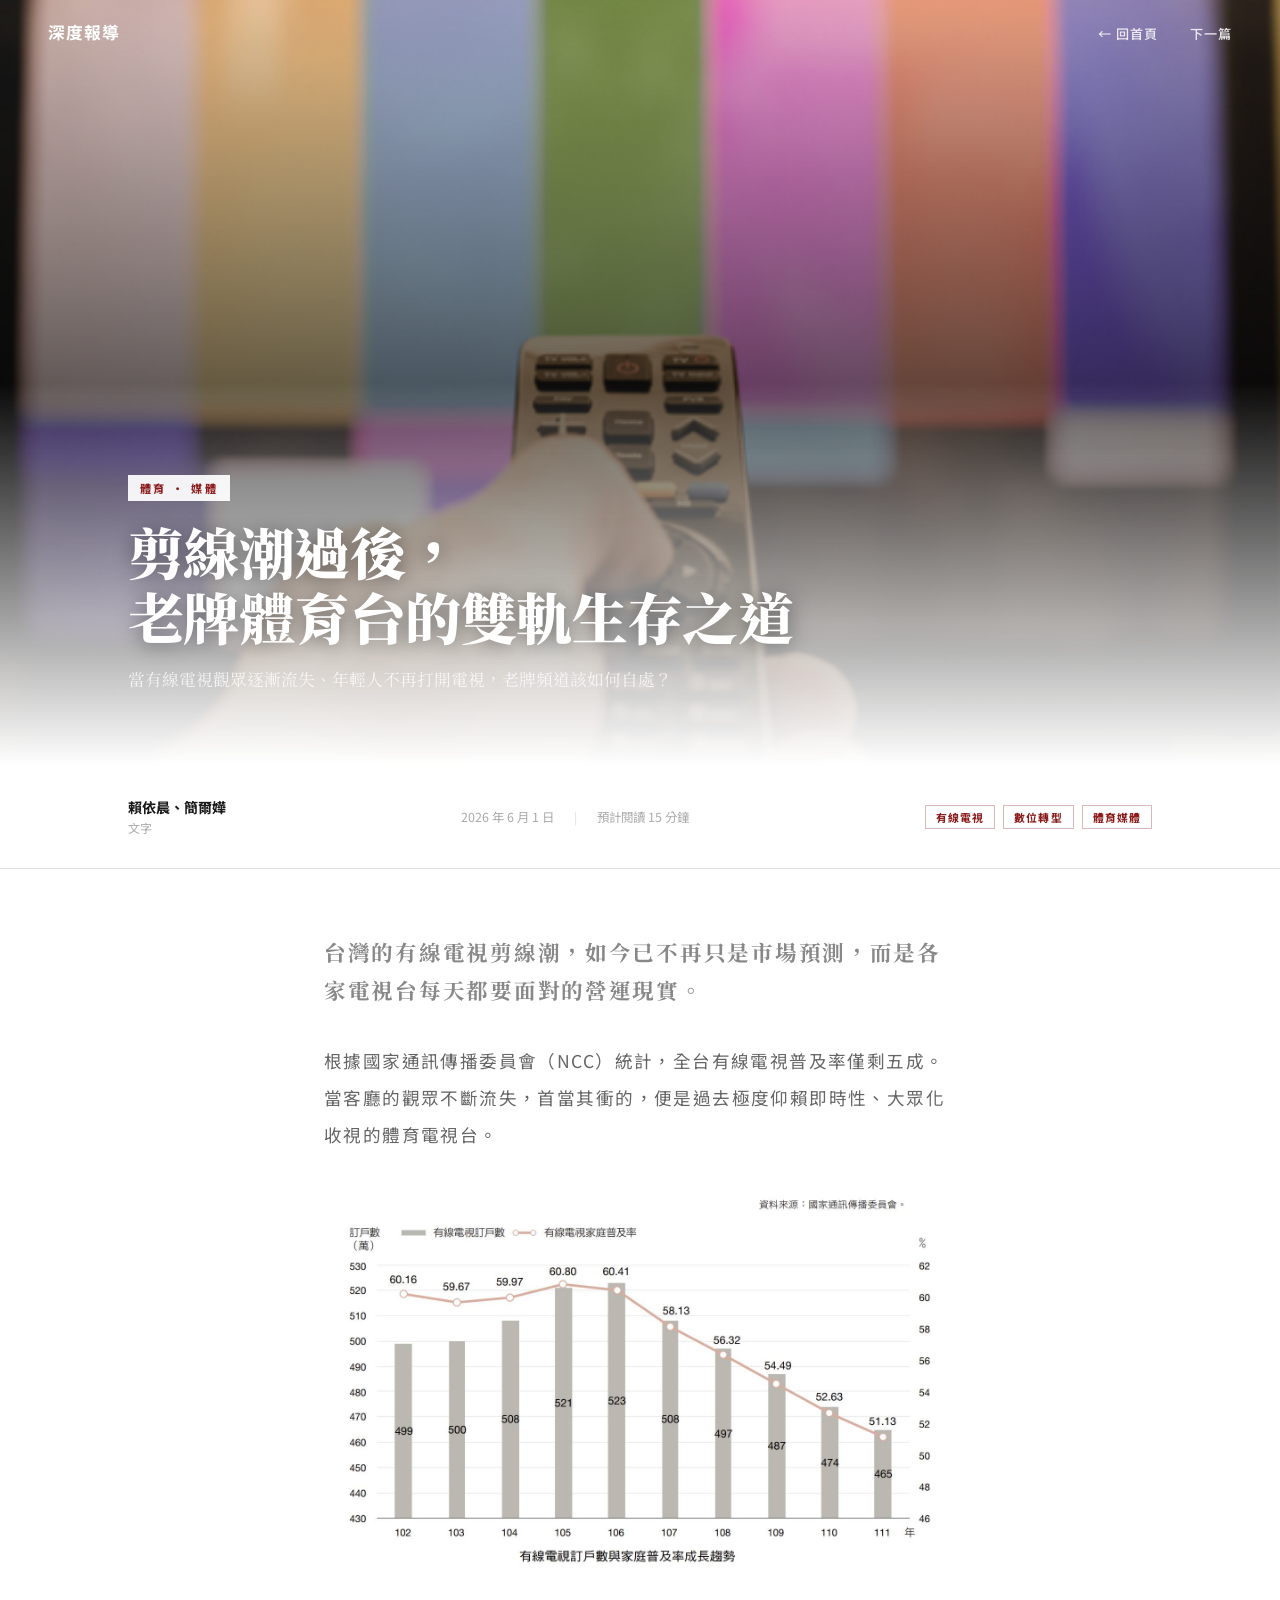
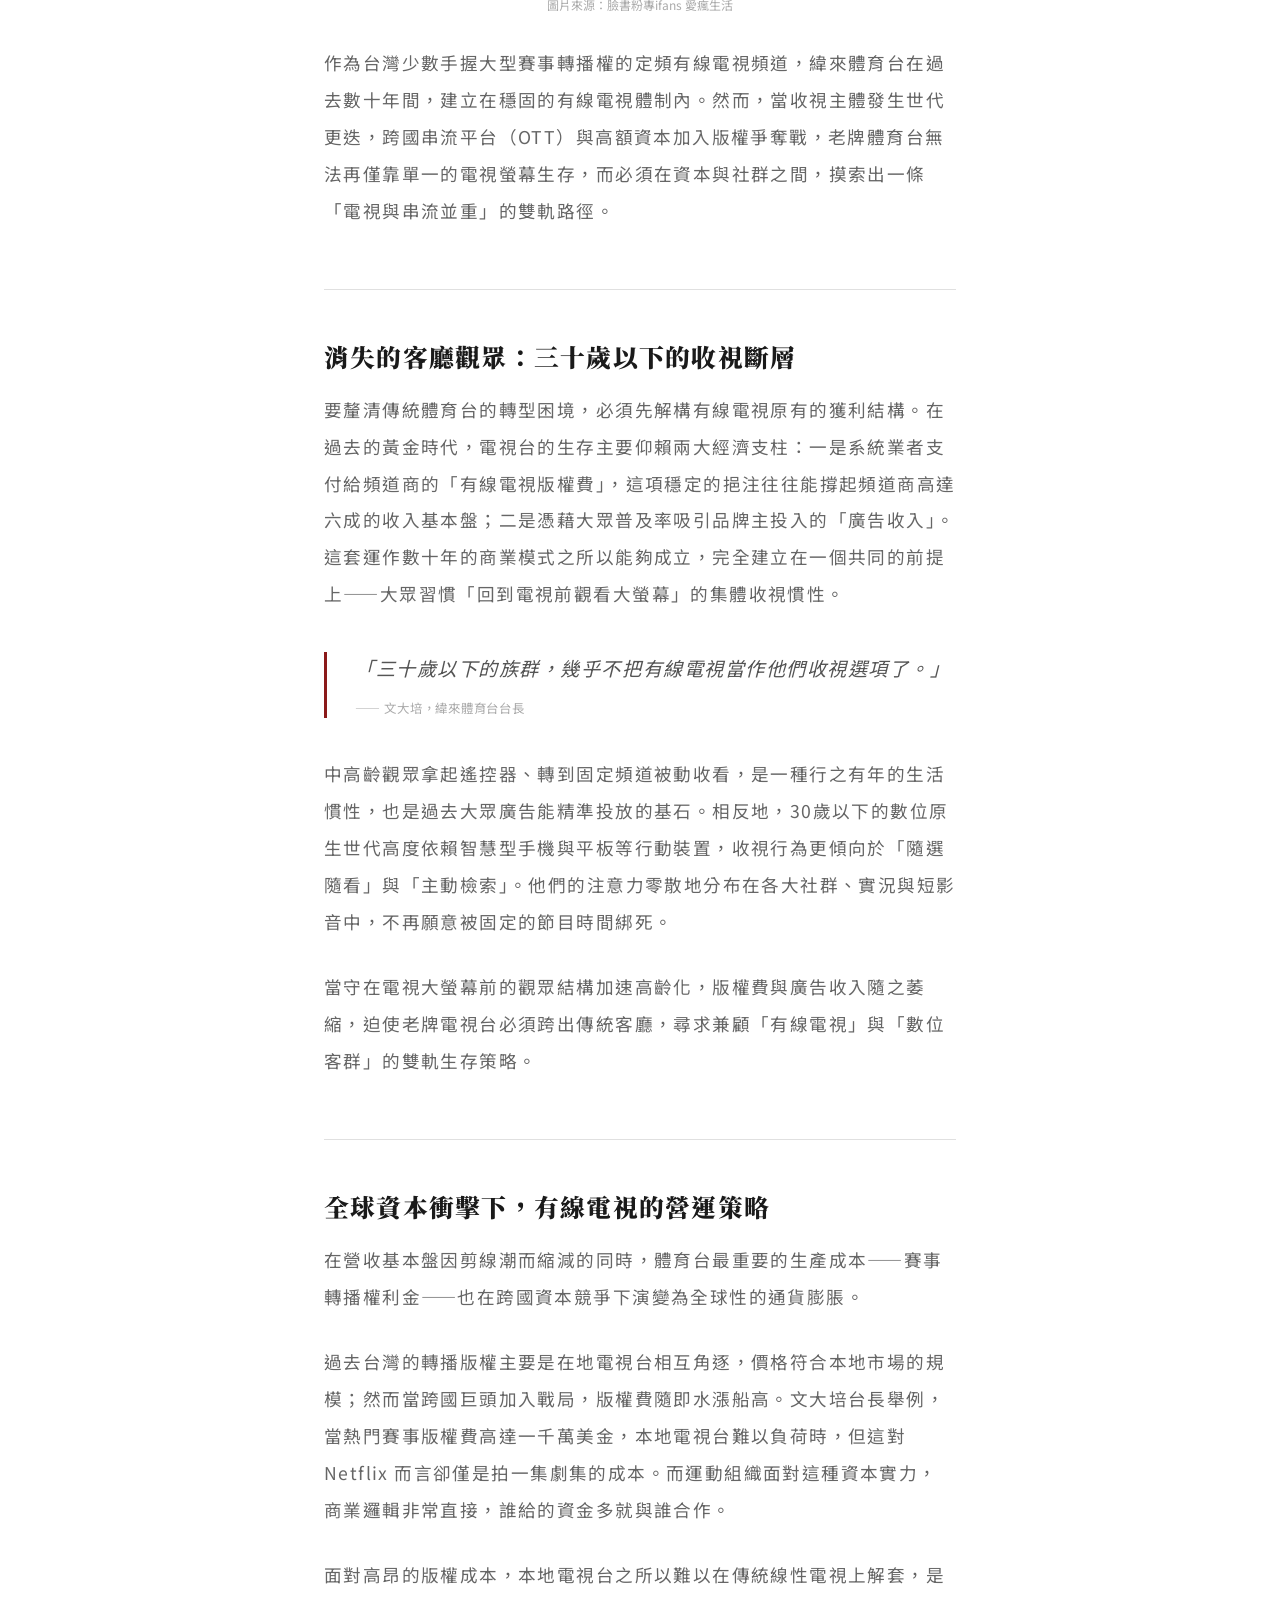
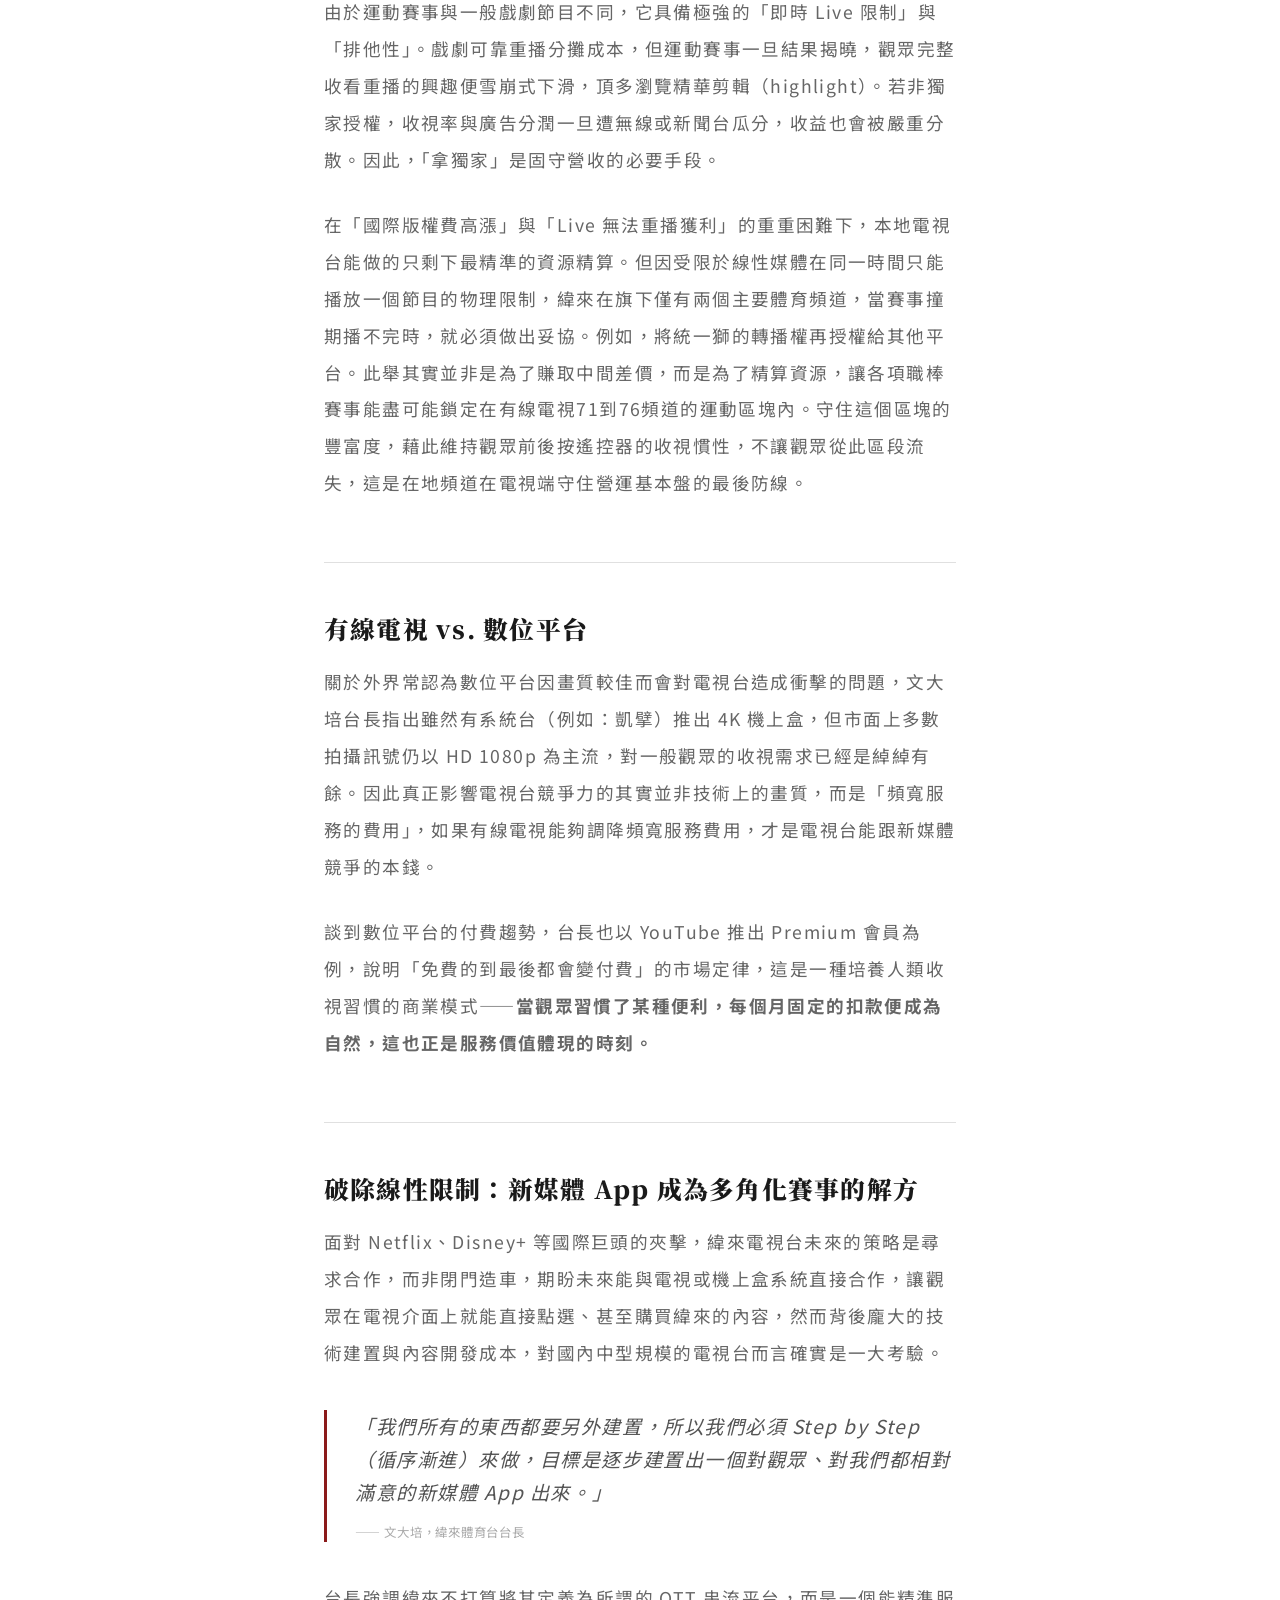
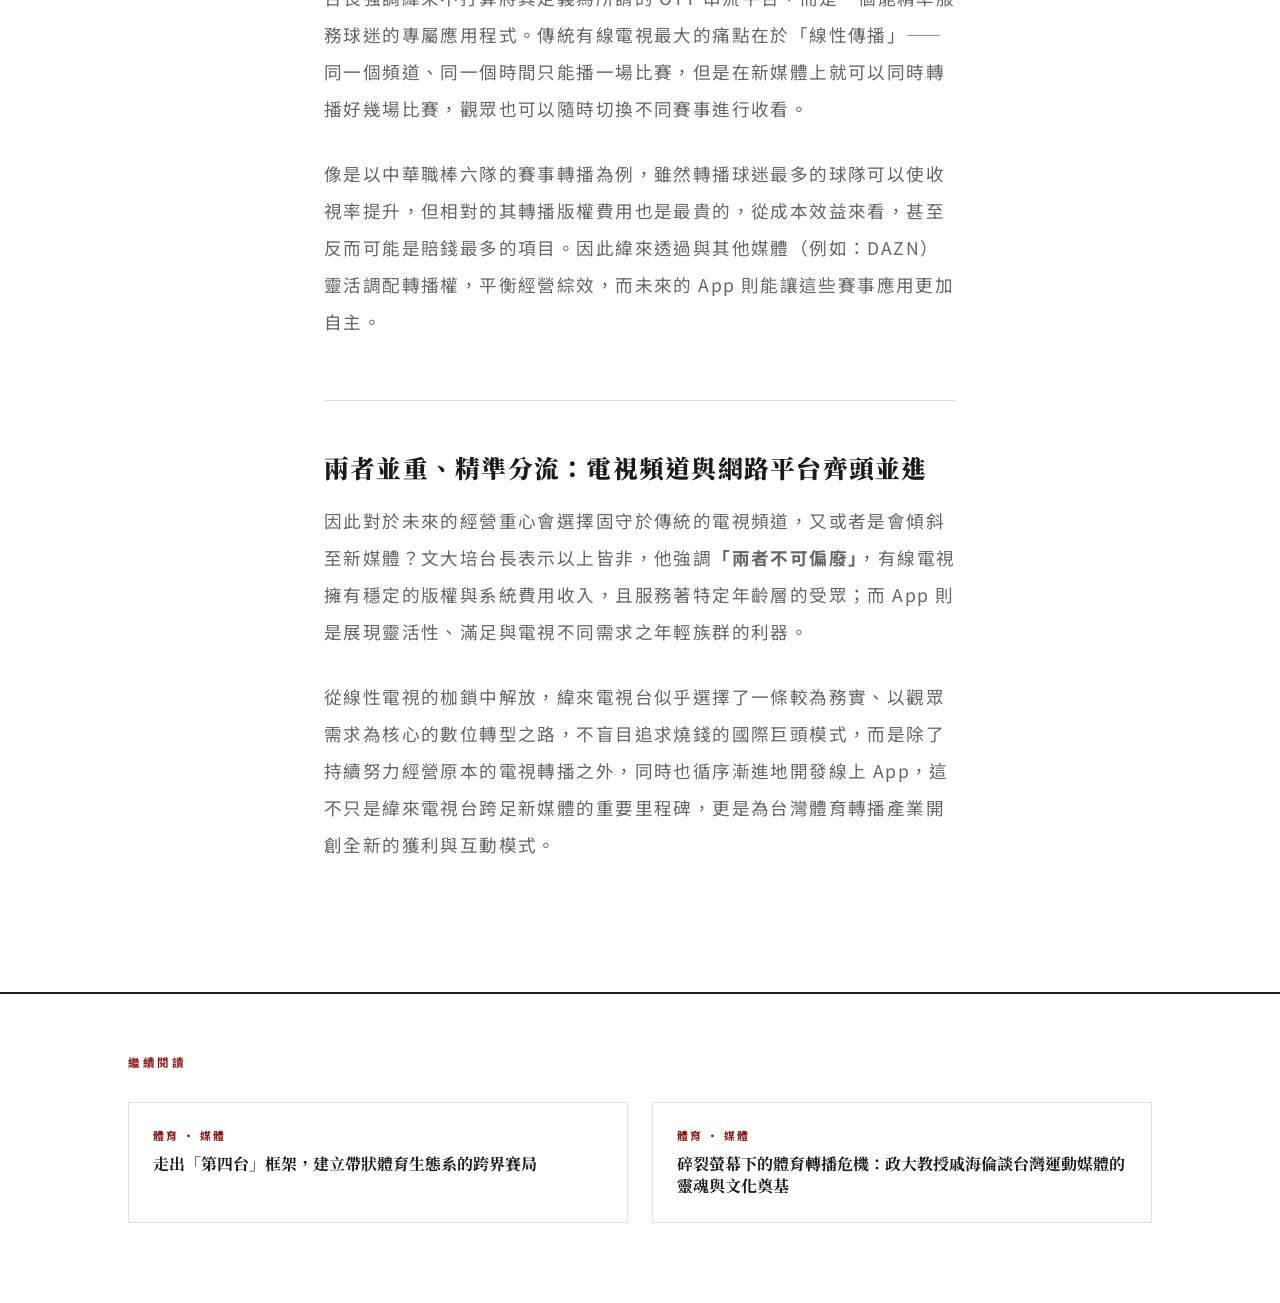
==== article1.html @ 1af89c55 "Rename Chinese-character image files to ASCII and update references Co-Authored-By: Claude Sonnet 4." ====
<!DOCTYPE html>
<html lang="zh-TW">
<head>
  <meta charset="UTF-8">
  <meta name="viewport" content="width=device-width, initial-scale=1.0">
  <title>剪線潮過後，老牌體育台的雙軌生存之道 — 深度報導</title>
  <meta name="description" content="科學家警告，某些氣候臨界點一旦跨越便無法回頭。我們深入三個脆弱社區，記錄他們如何在消失邊緣求生。">
  <link rel="stylesheet" href="css/style.css">
  <link rel="stylesheet" href="css/article.css">
</head>
<body>

  <!-- 閱讀進度條 -->
  <div class="reading-progress" role="progressbar" aria-label="閱讀進度" aria-valuemin="0" aria-valuemax="100"></div>

  <!-- 返回頂部 -->
  <div class="back-nav" aria-hidden="true">
    <button class="back-nav__btn" title="回到頂部">↑</button>
  </div>

  <!-- NAV -->
  <nav class="site-nav" role="navigation">
    <a class="nav-logo" href="index.html">深度報導</a>
    <ul class="nav-links">
      <li><a href="index.html">← 回首頁</a></li>
      <li><a href="article2.html">下一篇</a></li>
    </ul>
  </nav>

  <!-- ╔══════════════════════════════╗
       ║  ARTICLE HERO                ║
       ╚══════════════════════════════╝ -->
  <section class="article-hero" aria-label="文章封面">
    <div class="article-hero__bg" style="
      background-image: url('images/緯來封面.png');
      background-color: #1e3528;
    "></div>
    <div class="article-hero__overlay"></div>
    <div class="article-hero__content">
      <span class="article-hero__category">體育 · 媒體</span>
      <h1 class="article-hero__title">
        剪線潮過後，<br>老牌體育台的雙軌生存之道
      </h1>
      <p class="article-hero__subtitle">
      當有線電視觀眾逐漸流失、年輕人不再打開電視，老牌頻道該如何自處？
    </div>
  </section>

  <!-- ╔══════════════════════════════╗
       ║  META BAR                    ║
       ╚══════════════════════════════╝ -->
  <div class="article-meta-bar">
    <div class="meta-author">
      <div>
        <div class="meta-author__name">賴依晨、簡爾嬅</div>
         <div class="meta-author__role">文字</div>
      </div>
    </div>
    <div class="meta-info">
      <span>2026 年 6 月 1 日</span>
      <span class="meta-info__separator">|</span>
      <span>預計閱讀 15 分鐘</span>
    </div>
    <div class="meta-tags">
      <span class="tag">有線電視</span>
      <span class="tag">數位轉型</span>
      <span class="tag">體育媒體</span>
    </div>
  </div>

  <!-- ╔══════════════════════════════╗
       ║  ARTICLE BODY                ║
       ╚══════════════════════════════╝ -->
  <main class="article-body">

    <p class="lead reveal">
      台灣的有線電視剪線潮，如今已不再只是市場預測，而是各家電視台每天都要面對的營運現實。
    </p>

    <p class="reveal">
      根據國家通訊傳播委員會（NCC）統計，全台有線電視普及率僅剩五成。當客廳的觀眾不斷流失，首當其衝的，便是過去極度仰賴即時性、大眾化收視的體育電視台。
    </p>



    <figure class="reveal" style="margin: 2em 0; text-align: center;">
      <img src="images/figure1.jpg" alt="圖1" loading="lazy" style="width: 100%; height: auto; display: inline-block;">
      <figcaption style="font-family:var(--sans); font-size:0.75rem; color:var(--light); margin-top:10px;">圖片來源：臉書粉專ifans 愛瘋生活</figcaption>
    </figure>

         <p class="reveal">
    作為台灣少數手握大型賽事轉播權的定頻有線電視頻道，緯來體育台在過去數十年間，建立在穩固的有線電視體制內。然而，當收視主體發生世代更迭，跨國串流平台（OTT）與高額資本加入版權爭奪戰，老牌體育台無法再僅靠單一的電視螢幕生存，而必須在資本與社群之間，摸索出一條「電視與串流並重」的雙軌路徑。 
    </p>

  

    <h2 class="reveal"> 消失的客廳觀眾：三十歲以下的收視斷層</h2>

    <p class="reveal">
      要釐清傳統體育台的轉型困境，必須先解構有線電視原有的獲利結構。在過去的黃金時代，電視台的生存主要仰賴兩大經濟支柱：一是系統業者支付給頻道商的「有線電視版權費」，這項穩定的挹注往往能撐起頻道商高達六成的收入基本盤；二是憑藉大眾普及率吸引品牌主投入的「廣告收入」。這套運作數十年的商業模式之所以能夠成立，完全建立在一個共同的前提上——大眾習慣「回到電視前觀看大螢幕」的集體收視慣性。
    </p>

    <blockquote class="reveal">
      <p>「三十歲以下的族群，幾乎不把有線電視當作他們收視選項了。」</p>
      <cite>—— 文大培，緯來體育台台長</cite>
    </blockquote>

    <p class="reveal">
      中高齡觀眾拿起遙控器、轉到固定頻道被動收看，是一種行之有年的生活慣性，也是過去大眾廣告能精準投放的基石。相反地，30歲以下的數位原生世代高度依賴智慧型手機與平板等行動裝置，收視行為更傾向於「隨選隨看」與「主動檢索」。他們的注意力零散地分布在各大社群、實況與短影音中，不再願意被固定的節目時間綁死。
    </p>
    
     <p class="reveal">
         當守在電視大螢幕前的觀眾結構加速高齡化，版權費與廣告收入隨之萎縮，迫使老牌電視台必須跨出傳統客廳，尋求兼顧「有線電視」與「數位客群」的雙軌生存策略。 
    </p>

   

    <h2 class="reveal">全球資本衝擊下，有線電視的營運策略</h2>

    <p class="reveal">
      在營收基本盤因剪線潮而縮減的同時，體育台最重要的生產成本——賽事轉播權利金——也在跨國資本競爭下演變為全球性的通貨膨脹。
    </p>


    <p class="reveal">
      過去台灣的轉播版權主要是在地電視台相互角逐，價格符合本地市場的規模；然而當跨國巨頭加入戰局，版權費隨即水漲船高。文大培台長舉例，當熱門賽事版權費高達一千萬美金，本地電視台難以負荷時，但這對 Netflix 而言卻僅是拍一集劇集的成本。而運動組織面對這種資本實力，商業邏輯非常直接，誰給的資金多就與誰合作。
    </p>

 <p class="reveal">
      面對高昂的版權成本，本地電視台之所以難以在傳統線性電視上解套，是由於運動賽事與一般戲劇節目不同，它具備極強的「即時 Live 限制」與「排他性」。戲劇可靠重播分攤成本，但運動賽事一旦結果揭曉，觀眾完整收看重播的興趣便雪崩式下滑，頂多瀏覽精華剪輯（highlight）。若非獨家授權，收視率與廣告分潤一旦遭無線或新聞台瓜分，收益也會被嚴重分散。因此，「拿獨家」是固守營收的必要手段。 
    </p>

    <p class="reveal">
      在「國際版權費高漲」與「Live 無法重播獲利」的重重困難下，本地電視台能做的只剩下最精準的資源精算。但因受限於線性媒體在同一時間只能播放一個節目的物理限制，緯來在旗下僅有兩個主要體育頻道，當賽事撞期播不完時，就必須做出妥協。例如，將統一獅的轉播權再授權給其他平台。此舉其實並非是為了賺取中間差價，而是為了精算資源，讓各項職棒賽事能盡可能鎖定在有線電視71到76頻道的運動區塊內。守住這個區塊的豐富度，藉此維持觀眾前後按遙控器的收視慣性，不讓觀眾從此區段流失，這是在地頻道在電視端守住營運基本盤的最後防線。
    </p>

    <h2 class="reveal">有線電視 vs. 數位平台</h2>

    <p class="reveal">
      關於外界常認為數位平台因畫質較佳而會對電視台造成衝擊的問題，文大培台長指出雖然有系統台（例如：凱擘）推出 4K 機上盒，但市面上多數拍攝訊號仍以 HD 1080p 為主流，對一般觀眾的收視需求已經是綽綽有餘。因此真正影響電視台競爭力的其實並非技術上的畫質，而是「頻寬服務的費用」，如果有線電視能夠調降頻寬服務費用，才是電視台能跟新媒體競爭的本錢。
    </p>

    <p class="reveal">
      談到數位平台的付費趨勢，台長也以 YouTube 推出 Premium 會員為例，說明「免費的到最後都會變付費」的市場定律，這是一種培養人類收視習慣的商業模式——<strong>當觀眾習慣了某種便利，每個月固定的扣款便成為自然，這也正是服務價值體現的時刻。</strong>
    </p>

    <h2 class="reveal">破除線性限制：新媒體 App 成為多角化賽事的解方</h2>

    <p class="reveal">
      面對 Netflix、Disney+ 等國際巨頭的夾擊，緯來電視台未來的策略是尋求合作，而非閉門造車，期盼未來能與電視或機上盒系統直接合作，讓觀眾在電視介面上就能直接點選、甚至購買緯來的內容，然而背後龐大的技術建置與內容開發成本，對國內中型規模的電視台而言確實是一大考驗。
    </p>

    <blockquote class="reveal">
      <p>「我們所有的東西都要另外建置，所以我們必須 Step by Step（循序漸進）來做，目標是逐步建置出一個對觀眾、對我們都相對滿意的新媒體 App 出來。」</p>
      <cite>—— 文大培，緯來體育台台長</cite>
    </blockquote>

    <p class="reveal">
      台長強調緯來不打算將其定義為所謂的 OTT 串流平台，而是一個能精準服務球迷的專屬應用程式。傳統有線電視最大的痛點在於「線性傳播」——同一個頻道、同一個時間只能播一場比賽，但是在新媒體上就可以同時轉播好幾場比賽，觀眾也可以隨時切換不同賽事進行收看。
    </p>

    <p class="reveal">
      像是以中華職棒六隊的賽事轉播為例，雖然轉播球迷最多的球隊可以使收視率提升，但相對的其轉播版權費用也是最貴的，從成本效益來看，甚至反而可能是賠錢最多的項目。因此緯來透過與其他媒體（例如：DAZN）靈活調配轉播權，平衡經營綜效，而未來的 App 則能讓這些賽事應用更加自主。
    </p>

    <h2 class="reveal">兩者並重、精準分流：電視頻道與網路平台齊頭並進</h2>

    <p class="reveal">
      因此對於未來的經營重心會選擇固守於傳統的電視頻道，又或者是會傾斜至新媒體？文大培台長表示以上皆非，他強調<strong>「兩者不可偏廢」</strong>，有線電視擁有穩定的版權與系統費用收入，且服務著特定年齡層的受眾；而 App 則是展現靈活性、滿足與電視不同需求之年輕族群的利器。
    </p>

    <p class="reveal">
      從線性電視的枷鎖中解放，緯來電視台似乎選擇了一條較為務實、以觀眾需求為核心的數位轉型之路，不盲目追求燒錢的國際巨頭模式，而是除了持續努力經營原本的電視轉播之外，同時也循序漸進地開發線上 App，這不只是緯來電視台跨足新媒體的重要里程碑，更是為台灣體育轉播產業開創全新的獲利與互動模式。
    </p>

  </main>

  <!-- ╔══════════════════════════════╗
       ║  CONTINUE READING            ║
       ╚══════════════════════════════╝ -->
  <footer class="article-footer">
    <div class="article-footer__label">繼續閱讀</div>
    <div class="related-grid">
      <a class="related-card" href="article2.html">
        <div class="related-card__category">體育 · 媒體</div>
        <div class="related-card__title">走出「第四台」框架，建立帶狀體育生態系的跨界賽局</div>
      </a>
      <a class="related-card" href="article3.html">
        <div class="related-card__category">體育 · 媒體</div>
        <div class="related-card__title">碎裂螢幕下的體育轉播危機：政大教授戚海倫談台灣運動媒體的靈魂與文化奠基</div>
      </a>
    </div>
  </footer>

  <script src="js/article.js"></script>
</body>
</html>
---- css/style.css ----
/* =========================================================
   BASE & RESET
   ========================================================= */
@import url('https://fonts.googleapis.com/css2?family=Noto+Serif+TC:wght@400;500;700;900&family=Noto+Sans+TC:wght@300;400;500;700&display=swap');

*, *::before, *::after { box-sizing: border-box; margin: 0; padding: 0; }

:root {
  --accent:      #8B1A1A;
  --accent-dark: #6B1212;
  --black:       #0f0f0f;
  --dark:        #1a1a1a;
  --mid:         #555555;
  --light:       #aaaaaa;
  --border:      #e0e0e0;
  --bg:          #ffffff;
  --serif:       'Noto Serif TC', Georgia, serif;
  --sans:        'Noto Sans TC', system-ui, sans-serif;
  --ease:        cubic-bezier(0.4, 0, 0.2, 1);
}

html { scroll-behavior: smooth; }

body {
  font-family: var(--serif);
  background: var(--bg);
  color: var(--dark);
  opacity: 0;
  transition: opacity 0.35s var(--ease);
  overflow-x: hidden;
}

body.loaded { opacity: 1; }
body.fade-out { opacity: 0; }

img { display: block; width: 100%; height: 100%; object-fit: cover; }
a { color: inherit; text-decoration: none; }

/* =========================================================
   NAV
   ========================================================= */
.site-nav {
  position: fixed;
  top: 0; left: 0; right: 0;
  z-index: 100;
  display: flex;
  align-items: center;
  justify-content: space-between;
  padding: 0 48px;
  height: 64px;
  transition: background 0.4s var(--ease), box-shadow 0.4s var(--ease);
}

.site-nav.scrolled {
  background: rgba(255, 255, 255, 0.97);
  box-shadow: 0 1px 0 var(--border);
  backdrop-filter: blur(8px);
}

.nav-logo {
  font-family: var(--sans);
  font-weight: 700;
  font-size: 1.05rem;
  letter-spacing: 0.06em;
  color: #fff;
  transition: color 0.4s var(--ease);
}

.site-nav.scrolled .nav-logo { color: var(--dark); }

.nav-links {
  display: flex;
  gap: 32px;
  list-style: none;
}

.nav-links a {
  font-family: var(--sans);
  font-size: 0.82rem;
  font-weight: 500;
  letter-spacing: 0.08em;
  color: rgba(255,255,255,0.85);
  transition: color 0.3s;
}

.site-nav.scrolled .nav-links a { color: var(--mid); }
.nav-links a:hover { color: var(--accent) !important; }

/* =========================================================
   HERO
   ========================================================= */
.hero {
  position: relative;
  height: 100vh;
  min-height: 600px;
  overflow: hidden;
  display: flex;
  align-items: flex-end;
}

.hero__bg {
  position: absolute;
  inset: -20% 0;       /* oversized to allow parallax travel */
  background-image: url('images/cover.jpg');
  background-size: cover;
  background-position: center;
  /* fallback gradient if image missing */
  background-color: #1c1c2e;
  will-change: transform;
}

/* dark overlay + bottom fade to white */
.hero__overlay {
  position: absolute;
  inset: 0;
  background:
    linear-gradient(
      to bottom,
      rgba(0,0,0,0.25) 0%,
      rgba(0,0,0,0.55) 55%,
      rgba(255,255,255,1) 100%
    );
}

.hero__content {
  position: relative;
  z-index: 2;
  padding: 0 10% 80px;
  max-width: 900px;
}

.hero__category {
  display: inline-block;
  font-family: var(--sans);
  font-size: 0.75rem;
  font-weight: 700;
  letter-spacing: 0.2em;
  text-transform: uppercase;
  color: var(--accent);
  background: rgba(255,255,255,0.92);
  padding: 5px 12px;
  margin-bottom: 20px;
}

.hero__title {
  font-size: clamp(2.4rem, 5.5vw, 4.2rem);
  font-weight: 900;
  color: #fff;
  line-height: 1.12;
  letter-spacing: -0.01em;
  margin-bottom: 20px;
  text-shadow: 0 2px 24px rgba(0,0,0,0.5);
}

.hero__subtitle {
  font-size: clamp(1rem, 1.8vw, 1.2rem);
  font-weight: 400;
  color: rgba(255,255,255,0.82);
  line-height: 1.6;
  max-width: 560px;
  margin-bottom: 32px;
}

.hero__meta {
  font-family: var(--sans);
  font-size: 0.8rem;
  color: rgba(255,255,255,0.6);
  letter-spacing: 0.04em;
}

.hero__scroll {
  position: absolute;
  bottom: 90px;
  right: 10%;
  z-index: 2;
  display: flex;
  flex-direction: column;
  align-items: center;
  gap: 8px;
  font-family: var(--sans);
  font-size: 0.68rem;
  letter-spacing: 0.18em;
  text-transform: uppercase;
  color: rgba(255,255,255,0.5);
}

.hero__scroll-line {
  width: 1px;
  height: 48px;
  background: rgba(255,255,255,0.35);
  animation: scrollPulse 2s ease-in-out infinite;
}

@keyframes scrollPulse {
  0%, 100% { opacity: 0.35; transform: scaleY(1); }
  50%       { opacity: 0.8;  transform: scaleY(0.6); transform-origin: top; }
}

/* =========================================================
   PREFACE SECTION
   ========================================================= */
.preface-section {
  background: var(--bg);
  border-top: 1px solid var(--border);
  border-bottom: 1px solid var(--border);
  padding: 120px 7%;
}

.preface-inner {
  max-width: 960px;
  display: flex;
  gap: 0;
  align-items: flex-start;
}

.preface-label-col {
  width: 120px;
  flex-shrink: 0;
  padding-right: 40px;
  border-right: 1px solid var(--border);
  padding-top: 4px;
  position: sticky;
  top: 80px;
}

.preface-label-col .section-label {
  display: block;
  writing-mode: initial;
}

.preface-body-col {
  flex: 1;
  padding-left: 48px;
}

.preface-text {
  font-size: 1.05rem;
  line-height: 2.1;
  color: #666666;
  font-family: var(--sans);
  margin: 0 0 1.4em;
  text-align: center;
  letter-spacing: 0.08em;
}


.preface-text:last-child {
  margin-bottom: 0;
}

@media (max-width: 640px) {
  .preface-inner { flex-direction: column; }
  .preface-label-col {
    width: auto;
    border-right: none;
    border-bottom: 1px solid var(--border);
    padding-right: 0;
    padding-bottom: 16px;
    margin-bottom: 24px;
    position: static;
  }
  .preface-body-col { padding-left: 0; }
}

/* =========================================================
   CONCLUSION SECTION
   ========================================================= */
.conclusion-section {
  background: var(--dark);
  padding: 64px 7%;
}

.conclusion-inner {
  display: flex;
  align-items: center;
  justify-content: space-between;
  gap: 48px;
}

.conclusion-left {
  max-width: 620px;
}

.conclusion-left .section-label {
  display: block;
  margin-bottom: 16px;
  color: var(--accent);
}

.conclusion-title {
  font-size: 1.8rem;
  font-weight: 900;
  color: #fff;
  line-height: 1.3;
  margin-bottom: 16px;
}

.conclusion-excerpt {
  font-family: var(--sans);
  font-size: 0.9rem;
  line-height: 1.8;
  color: rgba(255,255,255,0.55);
  margin-bottom: 28px;
}

.conclusion-btn {
  display: inline-block;
  font-family: var(--sans);
  font-size: 0.82rem;
  font-weight: 700;
  letter-spacing: 0.1em;
  text-transform: uppercase;
  color: #fff;
  border: 1px solid rgba(255,255,255,0.3);
  padding: 12px 24px;
  transition: background 0.25s, border-color 0.25s;
}

.conclusion-btn:hover {
  background: var(--accent);
  border-color: var(--accent);
}

.conclusion-right {
  font-size: 9rem;
  font-weight: 900;
  color: rgba(255,255,255,0.05);
  line-height: 1;
  flex-shrink: 0;
  user-select: none;
}

@media (max-width: 900px) {
  .conclusion-right { display: none; }
  .conclusion-inner { flex-direction: column; gap: 0; }
}

/* =========================================================
   ARTICLES SECTION
   ========================================================= */
.articles-section {
  position: relative;
  background: var(--bg);
  padding: 72px 7% 100px;
}

.section-header {
  display: flex;
  align-items: baseline;
  gap: 16px;
  margin-bottom: 48px;
  padding-bottom: 16px;
  border-bottom: 2px solid var(--dark);
}

.section-label {
  font-family: var(--sans);
  font-size: 0.72rem;
  font-weight: 700;
  letter-spacing: 0.22em;
  text-transform: uppercase;
  color: var(--accent);
}

.section-title {
  font-size: 1.5rem;
  font-weight: 900;
  color: var(--dark);
}

.articles-grid {
  display: grid;
  grid-template-columns: repeat(3, 1fr);
  gap: 32px;
}

/* =========================================================
   ARTICLE CARD
   ========================================================= */
.article-card {
  display: block;
  border: 1px solid var(--border);
  background: var(--bg);
  transition: transform 0.35s var(--ease), box-shadow 0.35s var(--ease);
  cursor: pointer;
}

.article-card:hover {
  transform: translateY(-6px);
  box-shadow: 0 16px 48px rgba(0,0,0,0.12);
}

.article-card__image-wrap {
  aspect-ratio: 16 / 10;
  overflow: hidden;
}

.article-card__image-wrap img,
.article-card__image-placeholder {
  width: 100%;
  height: 100%;
  object-fit: cover;
  transition: transform 0.55s var(--ease);
}

.article-card__image-placeholder {
  display: flex;
  align-items: center;
  justify-content: center;
}

.article-card:hover .article-card__image-wrap img { transform: scale(1.04); }

.article-card__body {
  padding: 24px 24px 28px;
}

.article-card__category {
  font-family: var(--sans);
  font-size: 0.68rem;
  font-weight: 700;
  letter-spacing: 0.2em;
  text-transform: uppercase;
  color: var(--accent);
  margin-bottom: 10px;
}

.article-card__title {
  font-size: 1.15rem;
  font-weight: 700;
  line-height: 1.4;
  color: var(--dark);
  margin-bottom: 12px;
}

.article-card__excerpt {
  font-family: var(--sans);
  font-size: 0.85rem;
  line-height: 1.7;
  color: var(--mid);
  margin-bottom: 20px;
  display: -webkit-box;
  -webkit-line-clamp: 3;
  -webkit-box-orient: vertical;
  overflow: hidden;
}

.article-card__footer {
  display: flex;
  align-items: center;
  justify-content: space-between;
  border-top: 1px solid var(--border);
  padding-top: 16px;
}

.article-card__date {
  font-family: var(--sans);
  font-size: 0.75rem;
  color: var(--light);
  letter-spacing: 0.04em;
}

.article-card__read-more {
  font-family: var(--sans);
  font-size: 0.75rem;
  font-weight: 700;
  letter-spacing: 0.1em;
  color: var(--accent);
  text-transform: uppercase;
  display: flex;
  align-items: center;
  gap: 6px;
  transition: gap 0.2s;
}

.article-card:hover .article-card__read-more { gap: 10px; }

/* =========================================================
   ABOUT STRIP
   ========================================================= */
.about-strip {
  background: var(--dark);
  padding: 64px 10%;
  display: grid;
  grid-template-columns: 1fr 1fr;
  gap: 64px;
  align-items: center;
}

.about-strip__label {
  font-family: var(--sans);
  font-size: 0.72rem;
  font-weight: 700;
  letter-spacing: 0.2em;
  text-transform: uppercase;
  color: var(--accent);
  margin-bottom: 16px;
}

.about-strip__title {
  font-size: 1.8rem;
  font-weight: 900;
  color: #fff;
  line-height: 1.3;
  margin-bottom: 20px;
}

.about-strip__text {
  font-family: var(--sans);
  font-size: 0.9rem;
  line-height: 1.8;
  color: rgba(255,255,255,0.6);
}

.about-strip__stats {
  display: grid;
  grid-template-columns: 1fr 1fr;
  gap: 32px;
}

.stat-item__number {
  font-size: 2.8rem;
  font-weight: 900;
  color: #fff;
  line-height: 1;
  margin-bottom: 6px;
}

.stat-item__number span { color: var(--accent); }

.stat-item__label {
  font-family: var(--sans);
  font-size: 0.8rem;
  color: rgba(255,255,255,0.45);
  letter-spacing: 0.04em;
}

/* =========================================================
   FOOTER
   ========================================================= */
.site-footer {
  border-top: 1px solid var(--border);
  padding: 40px 7%;
  display: flex;
  align-items: center;
  justify-content: space-between;
  font-family: var(--sans);
  font-size: 0.78rem;
  color: var(--light);
}

.footer-logo {
  font-weight: 700;
  color: var(--dark);
  letter-spacing: 0.06em;
}

/* =========================================================
   RESPONSIVE
   ========================================================= */
@media (min-width: 601px) {
  .hero__title-line2 { white-space: nowrap; }
}

@media (max-width: 900px) {
  .articles-grid { grid-template-columns: 1fr; gap: 24px; }
  .about-strip { grid-template-columns: 1fr; gap: 40px; }
  .site-nav { padding: 0 24px; }
  .hero__scroll { right: 7%; }
  .nav-links { display: none; }
}

@media (max-width: 600px) {
  .articles-section { padding: 48px 5% 64px; }
  .about-strip { padding: 48px 7%; }
  .site-footer { flex-direction: column; gap: 12px; text-align: center; }
  .hero__title { font-size: 1.75rem; line-height: 1.2; }
  .hero__subtitle { font-size: 0.9rem; }
  .hero__scroll { display: none; }
}
---- css/article.css ----
/* =========================================================
   ARTICLE PAGE STYLES
   ========================================================= */

/* ---- Reading Progress Bar ---- */
.reading-progress {
  position: fixed;
  top: 0; left: 0;
  width: 0%;
  height: 3px;
  background: var(--accent);
  z-index: 200;
  transition: width 0.1s linear;
  transform-origin: left;
}

/* ---- Article Hero ---- */
.article-hero {
  position: relative;
  height: 85vh;
  min-height: 520px;
  overflow: hidden;
  display: flex;
  align-items: flex-end;
}

.article-hero__bg {
  position: absolute;
  inset: -20% 0;
  background-image: url('images/article1.jpg'); /* overridden inline per page */
  background-size: cover;
  background-position: center;
  background-color: #1c1c2e;
  will-change: transform;
}

.article-hero__overlay {
  position: absolute;
  inset: 0;
  background:
    linear-gradient(
      to bottom,
      rgba(0,0,0,0.1) 0%,
      rgba(0,0,0,0.6) 50%,
      rgba(255,255,255,1) 100%
    );
}

.article-hero__content {
  position: relative;
  z-index: 2;
  padding: 0 10% 72px;
  max-width: 960px;
}

.article-hero__category {
  display: inline-block;
  font-family: var(--sans);
  font-size: 0.7rem;
  font-weight: 700;
  letter-spacing: 0.22em;
  text-transform: uppercase;
  color: var(--accent);
  background: rgba(255,255,255,0.92);
  padding: 5px 12px;
  margin-bottom: 18px;
}

.article-hero__title {
  font-size: clamp(2rem, 4.5vw, 3.5rem);
  font-weight: 900;
  color: #fff;
  line-height: 1.15;
  letter-spacing: -0.01em;
  text-shadow: 0 2px 20px rgba(0,0,0,0.45);
  margin-bottom: 18px;
  max-width: 720px;
}

.article-hero__subtitle {
  font-size: 1.05rem;
  color: rgba(255,255,255,0.78);
  line-height: 1.6;
  max-width: 560px;
}

/* ---- Article Meta Bar ---- */
.article-meta-bar {
  background: var(--bg);
  padding: 32px 10%;
  border-bottom: 1px solid var(--border);
  display: flex;
  align-items: center;
  justify-content: space-between;
  flex-wrap: wrap;
  gap: 16px;
}

.meta-author {
  display: flex;
  align-items: center;
  gap: 14px;
}

.meta-author__avatar {
  width: 42px;
  height: 42px;
  border-radius: 50%;
  background: var(--border);
  overflow: hidden;
  flex-shrink: 0;
}

.meta-author__name {
  font-family: var(--sans);
  font-size: 0.88rem;
  font-weight: 700;
  color: var(--dark);
}

.meta-author__role {
  font-family: var(--sans);
  font-size: 0.75rem;
  color: var(--light);
  margin-top: 2px;
}

.meta-info {
  display: flex;
  align-items: center;
  gap: 20px;
  font-family: var(--sans);
  font-size: 0.78rem;
  color: var(--light);
}

.meta-info__separator { color: var(--border); }

.meta-tags {
  display: flex;
  gap: 8px;
  flex-wrap: wrap;
}

.tag {
  font-family: var(--sans);
  font-size: 0.68rem;
  font-weight: 700;
  letter-spacing: 0.1em;
  text-transform: uppercase;
  color: var(--accent);
  border: 1px solid rgba(139,26,26,0.3);
  padding: 3px 10px;
}

/* ---- Article Body ---- */
.article-body {
  max-width: 680px;
  margin: 0 auto;
  padding: 64px 24px 100px;
}

/* Scroll Reveal */
.reveal {
  opacity: 0;
  transform: translateY(28px);
  transition: opacity 0.65s var(--ease), transform 0.65s var(--ease);
}

.reveal:not(.lead) {
  font-family: 'Microsoft JhengHei', '微軟正黑體', 'Noto Sans TC', sans-serif;
}

.reveal.visible {
  opacity: 1;
  transform: translateY(0);
}

/* stagger siblings */
.reveal:nth-child(2) { transition-delay: 0.06s; }
.reveal:nth-child(3) { transition-delay: 0.12s; }
.reveal:nth-child(4) { transition-delay: 0.18s; }

/* ---- Prose Styles ---- */
.article-body p {
  font-size: 1.1rem;
  line-height: 2.1;
  letter-spacing: 0.08em;
  color: #666666;
  margin-bottom: 1.6em;
}


.article-body h2.reveal {
  font-family: 'Noto Serif TC', serif;
  font-size: 1.55rem;
  font-weight: 900;
  color: var(--dark);
  line-height: 1.3;
  letter-spacing: 0.05em;
  margin: 2.4em 0 0.8em;
  padding-top: 2em;
  border-top: 1px solid var(--border);
}

.article-body h3 {
  font-size: 1.2rem;
  font-weight: 700;
  color: var(--dark);
  margin: 2em 0 0.6em;
}

.article-body blockquote {
  margin: 2.4em 0;
  padding: 0 0 0 28px;
  border-left: 3px solid var(--accent);
}

.article-body blockquote p {
  font-size: 1.2rem;
  font-style: italic;
  color: var(--mid);
  line-height: 1.7;
  margin-bottom: 0.5em;
}

.article-body blockquote cite {
  font-family: var(--sans);
  font-size: 0.78rem;
  font-style: normal;
  color: var(--light);
  letter-spacing: 0.06em;
}

.article-body .article-image {
  margin: 2.4em -40px;
}

.article-body .article-image img {
  width: calc(100% + 80px);
  max-width: calc(100% + 80px);
  height: auto;
  aspect-ratio: 16/9;
  object-fit: cover;
}

.article-body .article-image figcaption {
  font-family: var(--sans);
  font-size: 0.75rem;
  color: var(--light);
  margin-top: 10px;
  padding: 0 40px;
  line-height: 1.5;
}

.article-body .lead {
  font-size: 1.35rem;
  font-weight: 700;
  color: #888888;
  line-height: 1.75;
  border-left: none;
  font-style: normal;
}

.article-body hr {
  border: none;
  border-top: 1px solid var(--border);
  margin: 3em 0;
}

/* ---- Data Highlight ---- */
.data-highlight {
  background: #f9f5f0;
  border-left: 4px solid var(--accent);
  padding: 24px 28px;
  margin: 2.4em 0;
  font-family: var(--sans);
}

.data-highlight__number {
  font-size: 3rem;
  font-weight: 900;
  color: var(--accent);
  line-height: 1;
  margin-bottom: 6px;
}

.data-highlight__label {
  font-size: 0.85rem;
  color: var(--mid);
  line-height: 1.5;
}

/* ---- Article Footer / Continue Reading ---- */
.article-footer {
  border-top: 2px solid var(--dark);
  padding: 60px 10% 80px;
  background: var(--bg);
}

.article-footer__label {
  font-family: var(--sans);
  font-size: 0.72rem;
  font-weight: 700;
  letter-spacing: 0.22em;
  text-transform: uppercase;
  color: var(--accent);
  margin-bottom: 32px;
}

.related-grid {
  display: grid;
  grid-template-columns: repeat(2, 1fr);
  gap: 24px;
}

.related-card {
  border: 1px solid var(--border);
  padding: 24px;
  transition: box-shadow 0.3s var(--ease), transform 0.3s var(--ease);
}

.related-card:hover {
  transform: translateY(-4px);
  box-shadow: 0 12px 36px rgba(0,0,0,0.09);
}

.related-card__category {
  font-family: var(--sans);
  font-size: 0.68rem;
  font-weight: 700;
  letter-spacing: 0.18em;
  text-transform: uppercase;
  color: var(--accent);
  margin-bottom: 10px;
}

.related-card__title {
  font-size: 1rem;
  font-weight: 700;
  line-height: 1.4;
  color: var(--dark);
}

/* ---- Back to top ---- */
.back-nav {
  position: fixed;
  bottom: 32px;
  right: 32px;
  z-index: 50;
  opacity: 0;
  pointer-events: none;
  transition: opacity 0.3s;
}

.back-nav.visible {
  opacity: 1;
  pointer-events: auto;
}

.back-nav__btn {
  width: 44px;
  height: 44px;
  background: var(--dark);
  color: #fff;
  border: none;
  cursor: pointer;
  display: flex;
  align-items: center;
  justify-content: center;
  font-size: 1.1rem;
  transition: background 0.2s;
}

.back-nav__btn:hover { background: var(--accent); }

/* ---- Responsive ---- */
@media (max-width: 900px) {
  .article-hero__content { padding: 0 7% 64px; }
  .article-meta-bar { padding: 24px 7%; }
  .article-footer { padding: 48px 7% 64px; }
  .related-grid { grid-template-columns: 1fr; }
  .article-body .article-image { margin: 2em 0; }
  .article-body .article-image img { width: 100%; max-width: 100%; }
  .article-body .article-image figcaption { padding: 0; }
}

@media (max-width: 600px) {
  .article-body { padding: 48px 20px 72px; }
  .meta-info { flex-direction: column; gap: 6px; align-items: flex-start; }
  .back-nav { bottom: 20px; right: 20px; }
}
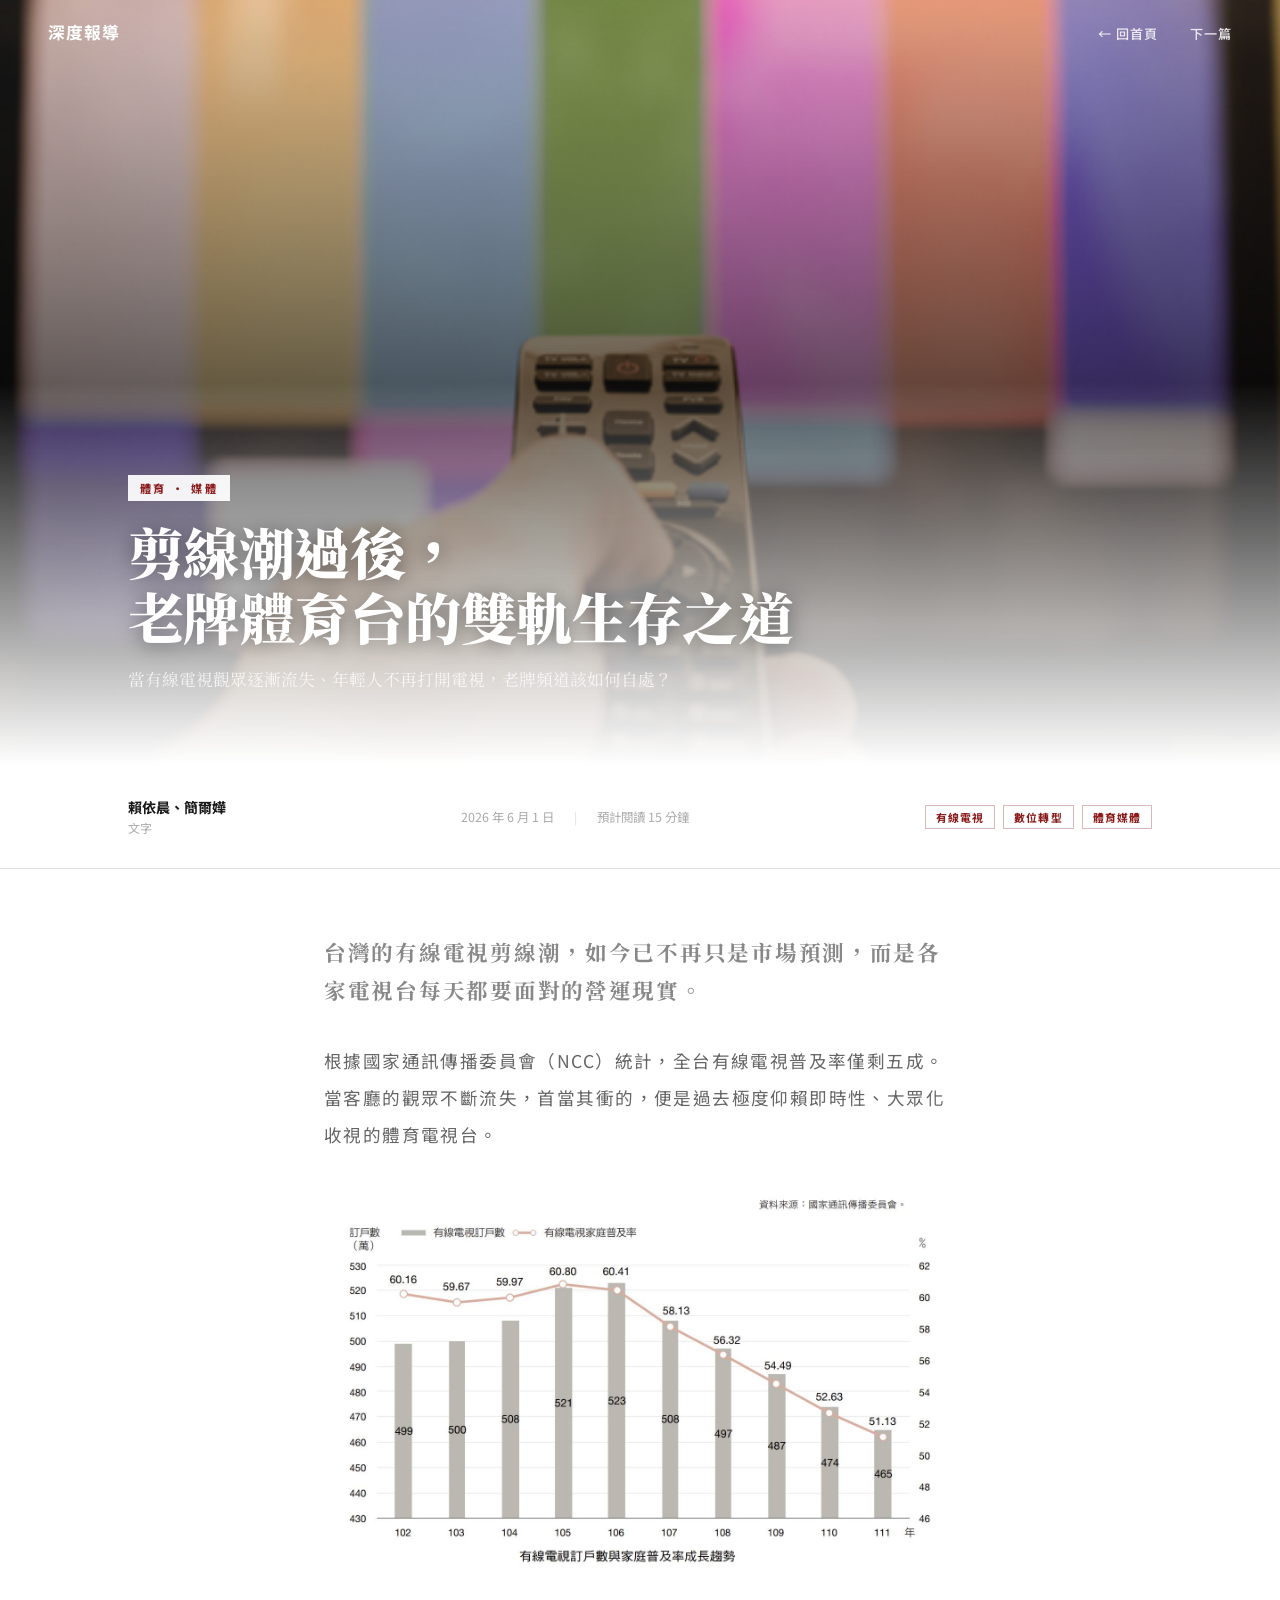
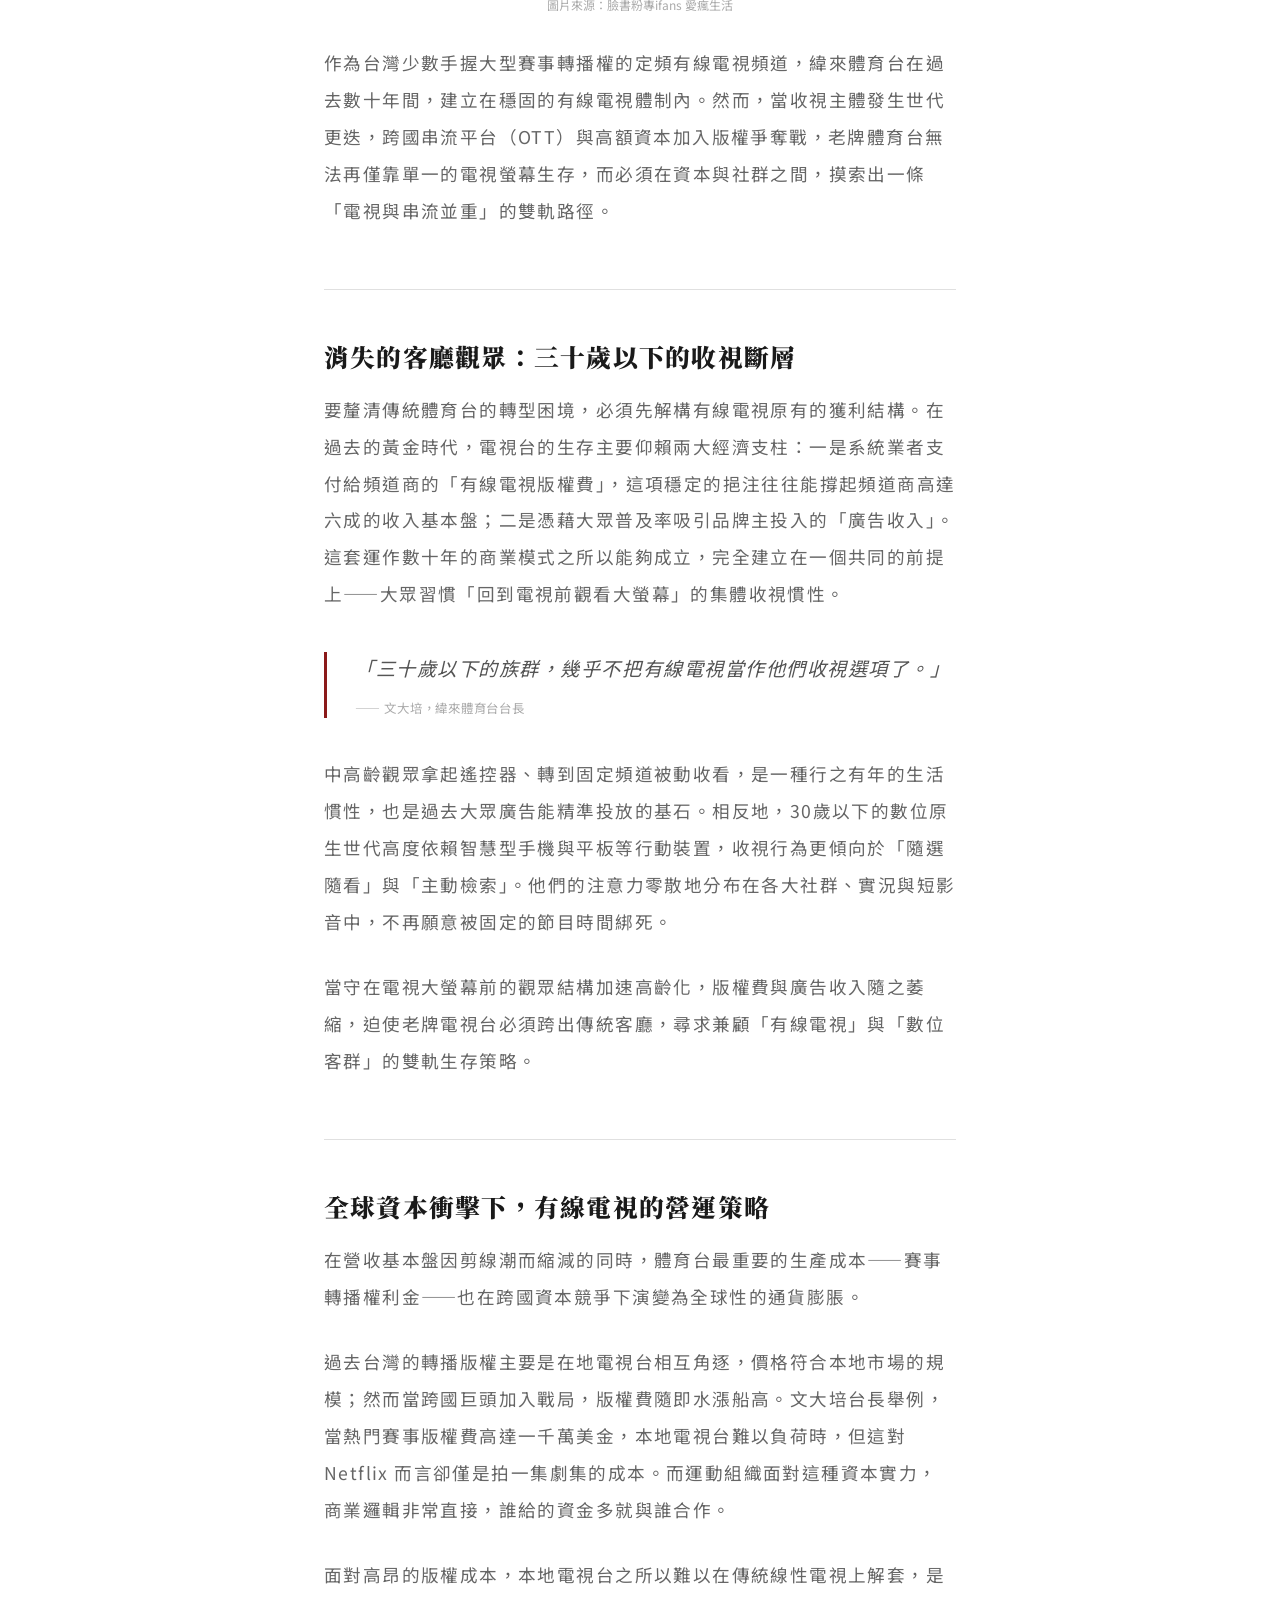
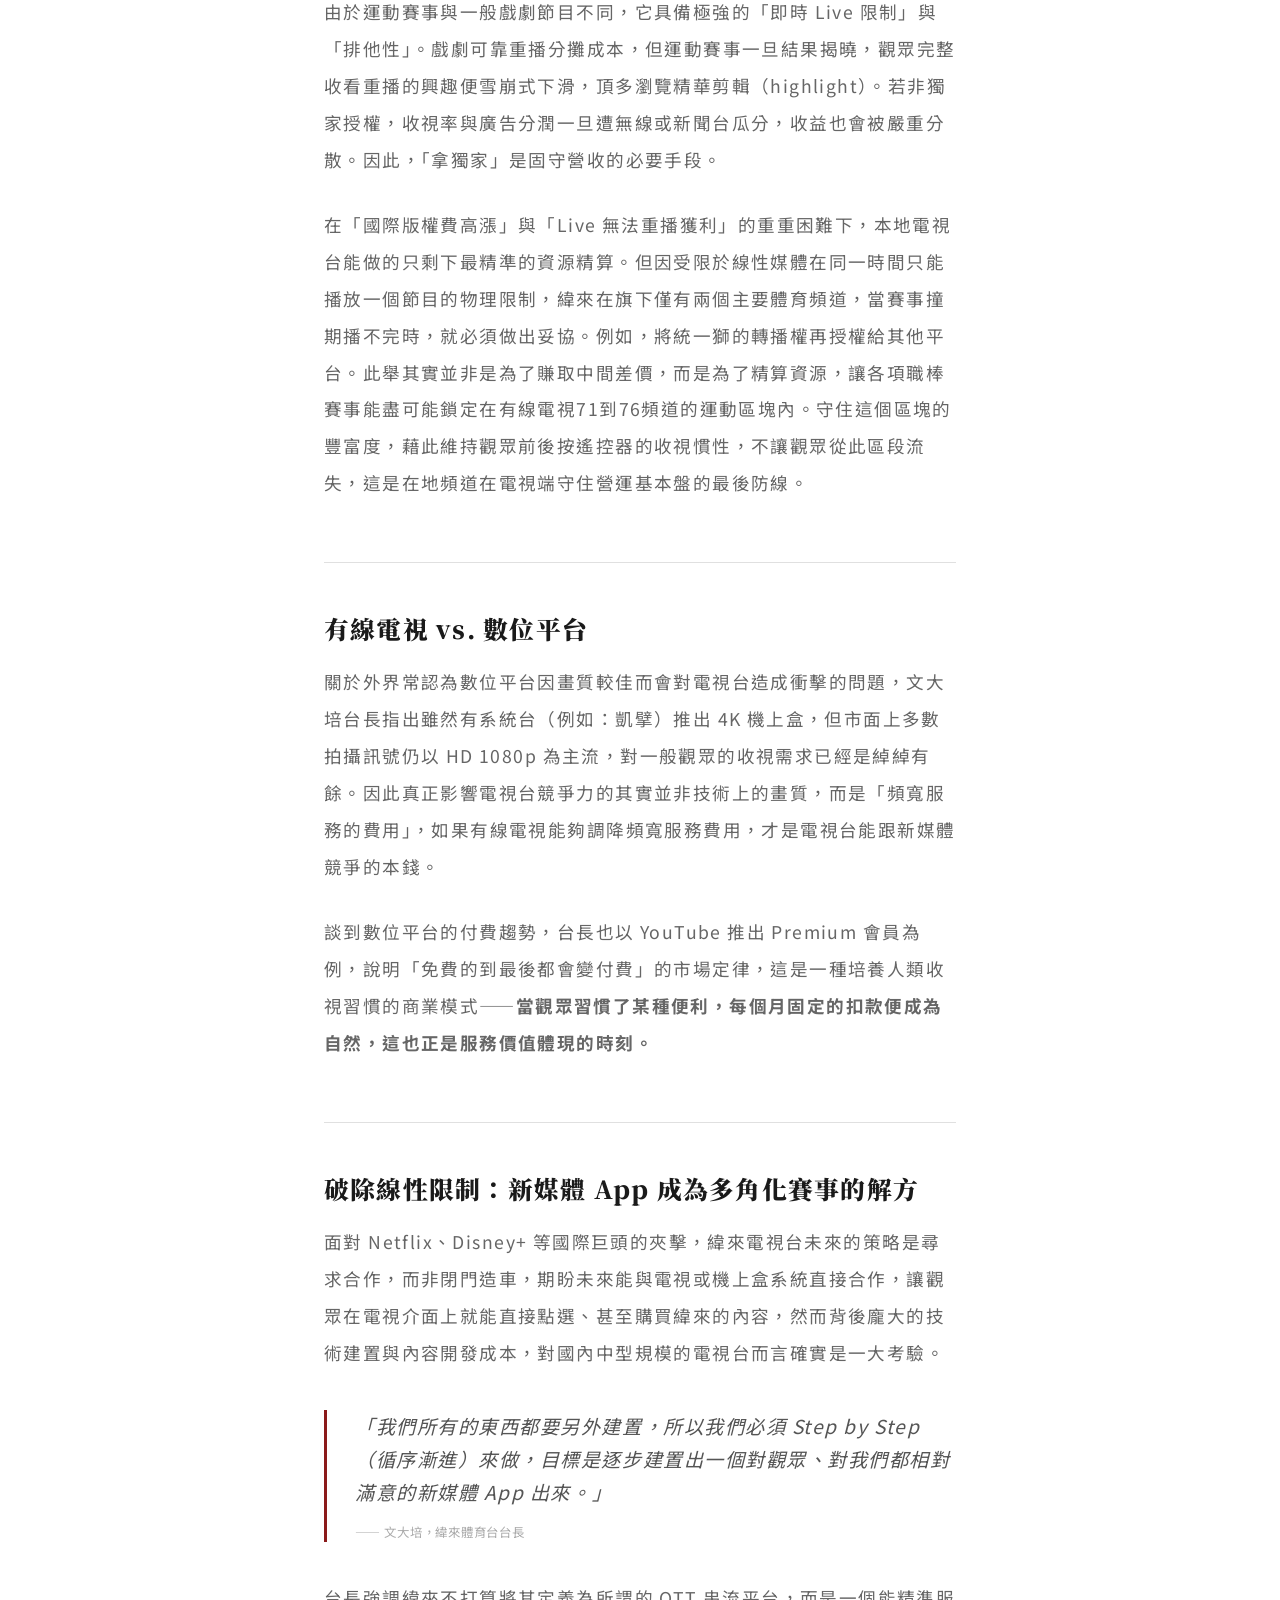
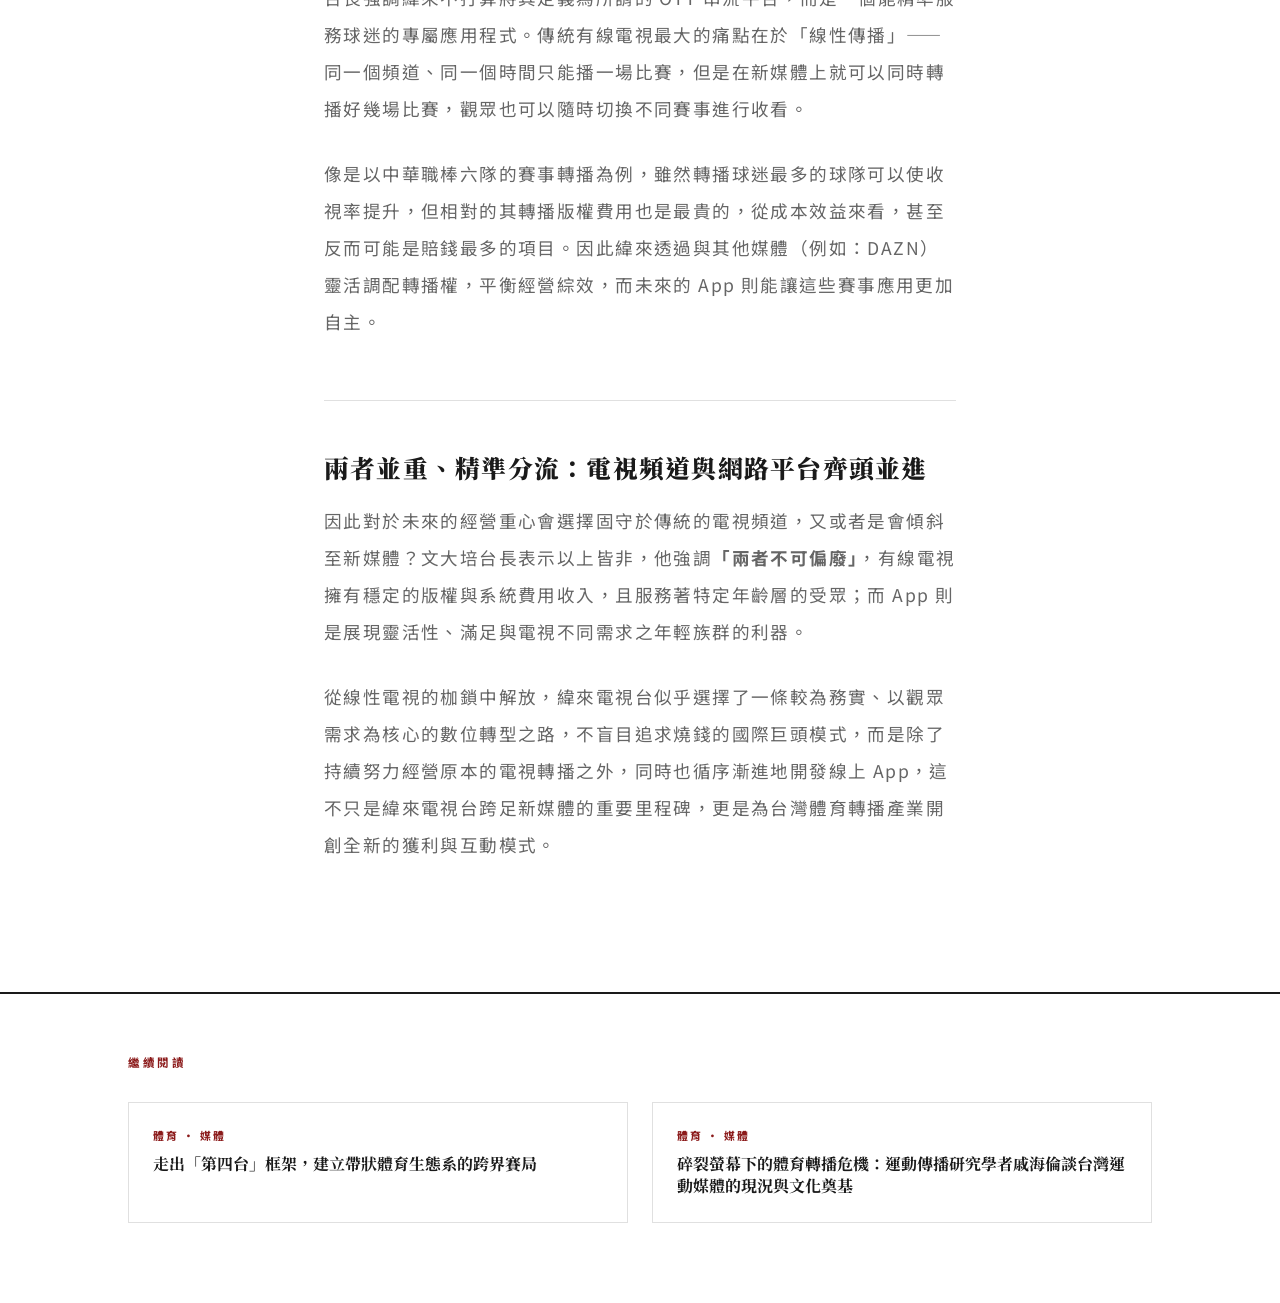
==== commit ab0a4804: "content: sync article 3 title across related card links Co-Authored-By: Claude Sonnet 4.6 <noreply@a" ====
--- a/article1.html
+++ b/article1.html
@@ -187,7 +187,7 @@
       </a>
       <a class="related-card" href="article3.html">
         <div class="related-card__category">體育 · 媒體</div>
-        <div class="related-card__title">碎裂螢幕下的體育轉播危機：政大教授戚海倫談台灣運動媒體的靈魂與文化奠基</div>
+        <div class="related-card__title">碎裂螢幕下的體育轉播危機：運動傳播研究學者戚海倫談台灣運動媒體的現況與文化奠基</div>
       </a>
     </div>
   </footer>
--- a/css/style.css
+++ b/css/style.css
@@ -542,16 +542,40 @@
   border-top: 1px solid var(--border);
   padding: 40px 7%;
   display: flex;
-  align-items: center;
-  justify-content: space-between;
+  flex-direction: column;
+  gap: 20px;
   font-family: var(--sans);
   font-size: 0.78rem;
   color: var(--light);
 }
 
+.footer-top {
+  display: flex;
+  align-items: center;
+  justify-content: space-between;
+}
+
 .footer-logo {
   font-weight: 700;
   color: var(--dark);
+  letter-spacing: 0.06em;
+}
+
+.footer-credits {
+  display: flex;
+  flex-wrap: wrap;
+  gap: 8px 32px;
+}
+
+.footer-credit-item {
+  display: inline-flex;
+  gap: 8px;
+  align-items: baseline;
+}
+
+.footer-credit-role {
+  font-weight: 700;
+  color: var(--light);
   letter-spacing: 0.06em;
 }
 
@@ -573,7 +597,9 @@
 @media (max-width: 600px) {
   .articles-section { padding: 48px 5% 64px; }
   .about-strip { padding: 48px 7%; }
-  .site-footer { flex-direction: column; gap: 12px; text-align: center; }
+  .footer-top { flex-direction: column; gap: 16px; align-items: center; text-align: center; }
+  .footer-credits { flex-direction: column; align-items: center; gap: 6px; }
+  .footer-credit-item { justify-content: center; }
   .hero__title { font-size: 1.75rem; line-height: 1.2; }
   .hero__subtitle { font-size: 0.9rem; }
   .hero__scroll { display: none; }
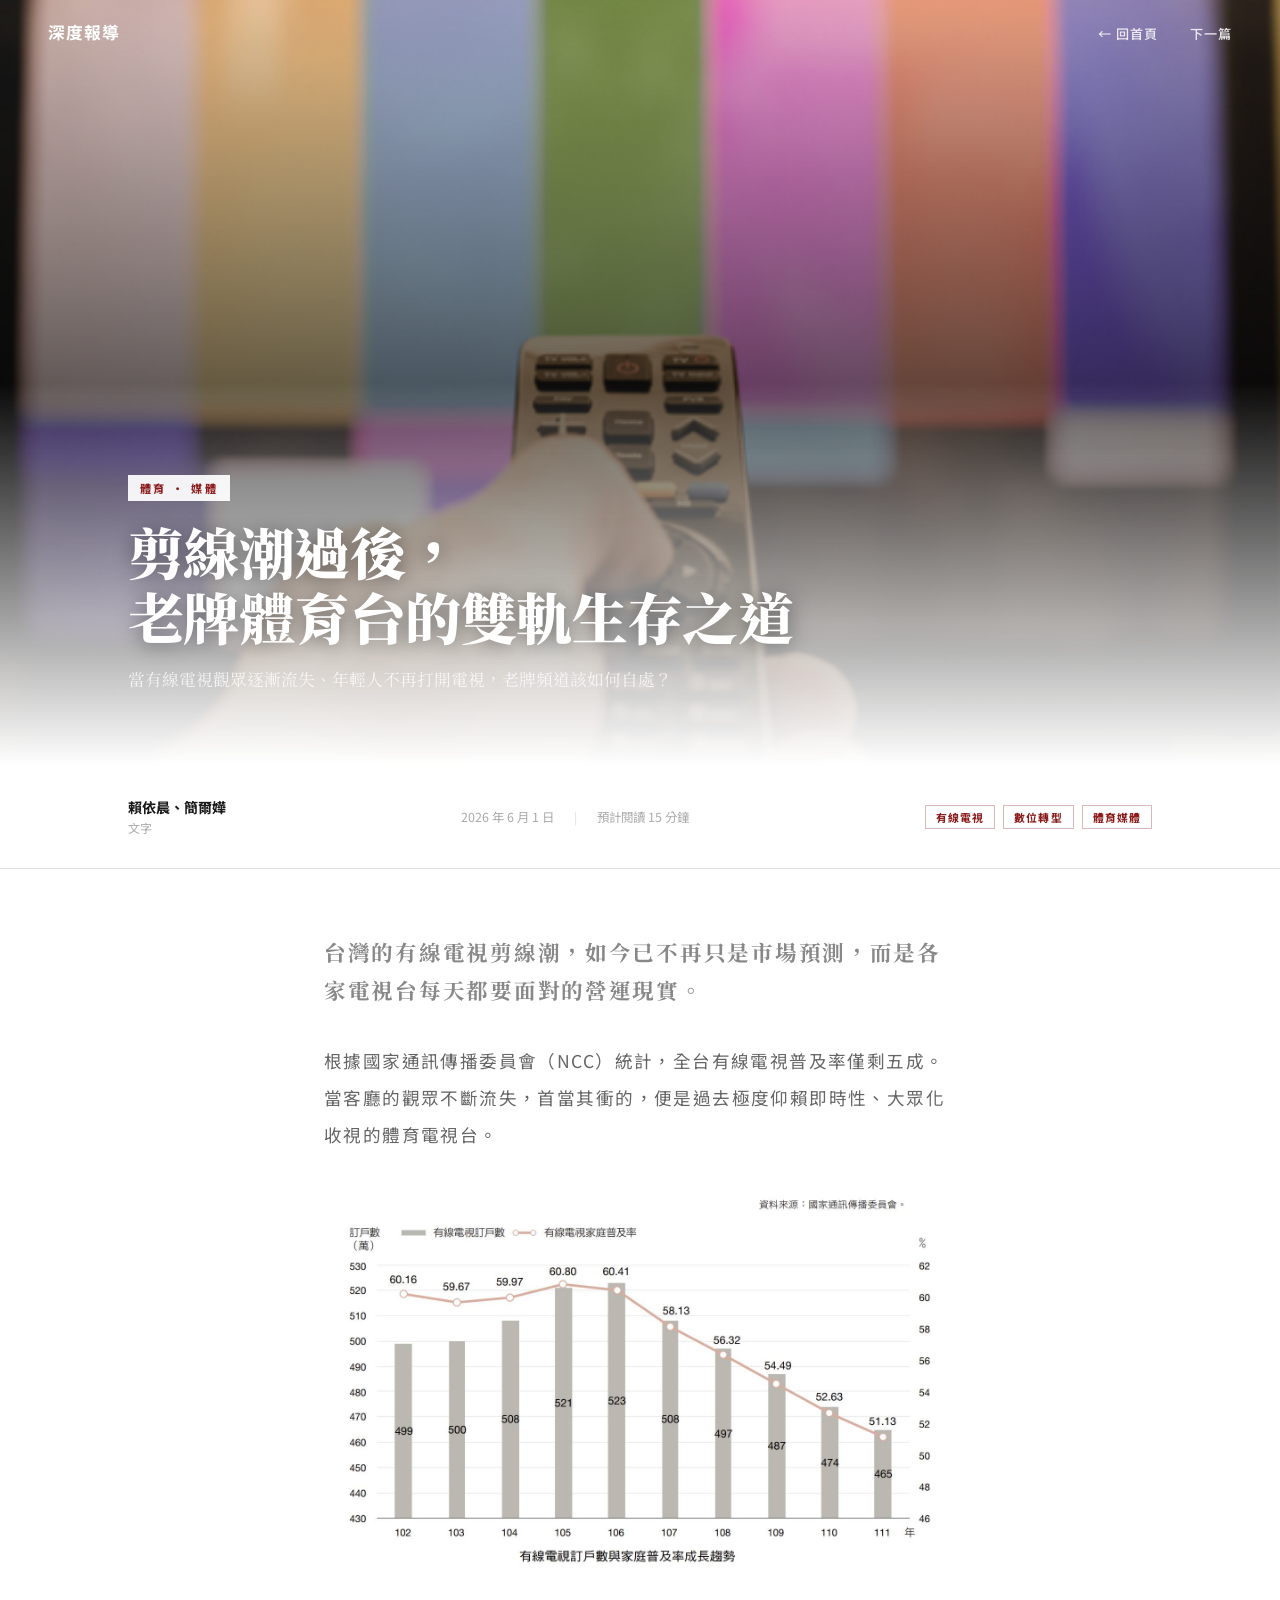
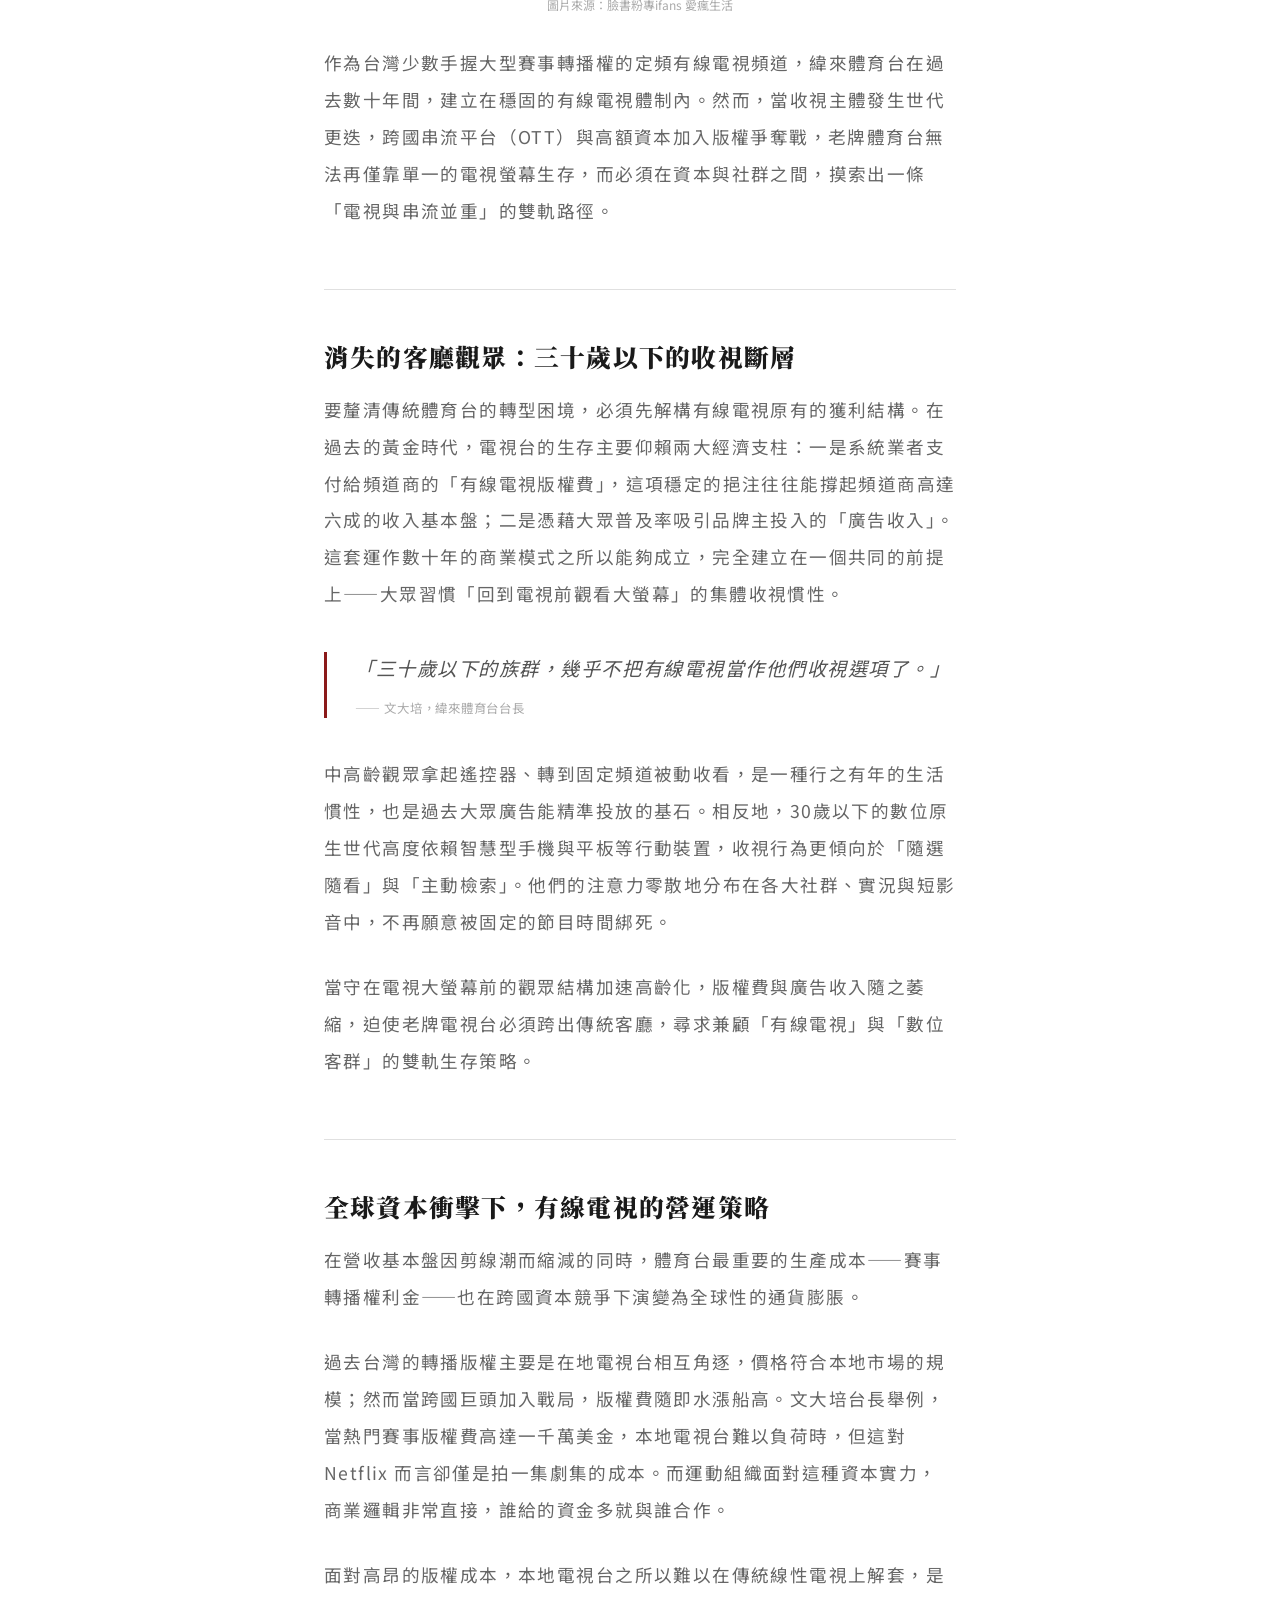
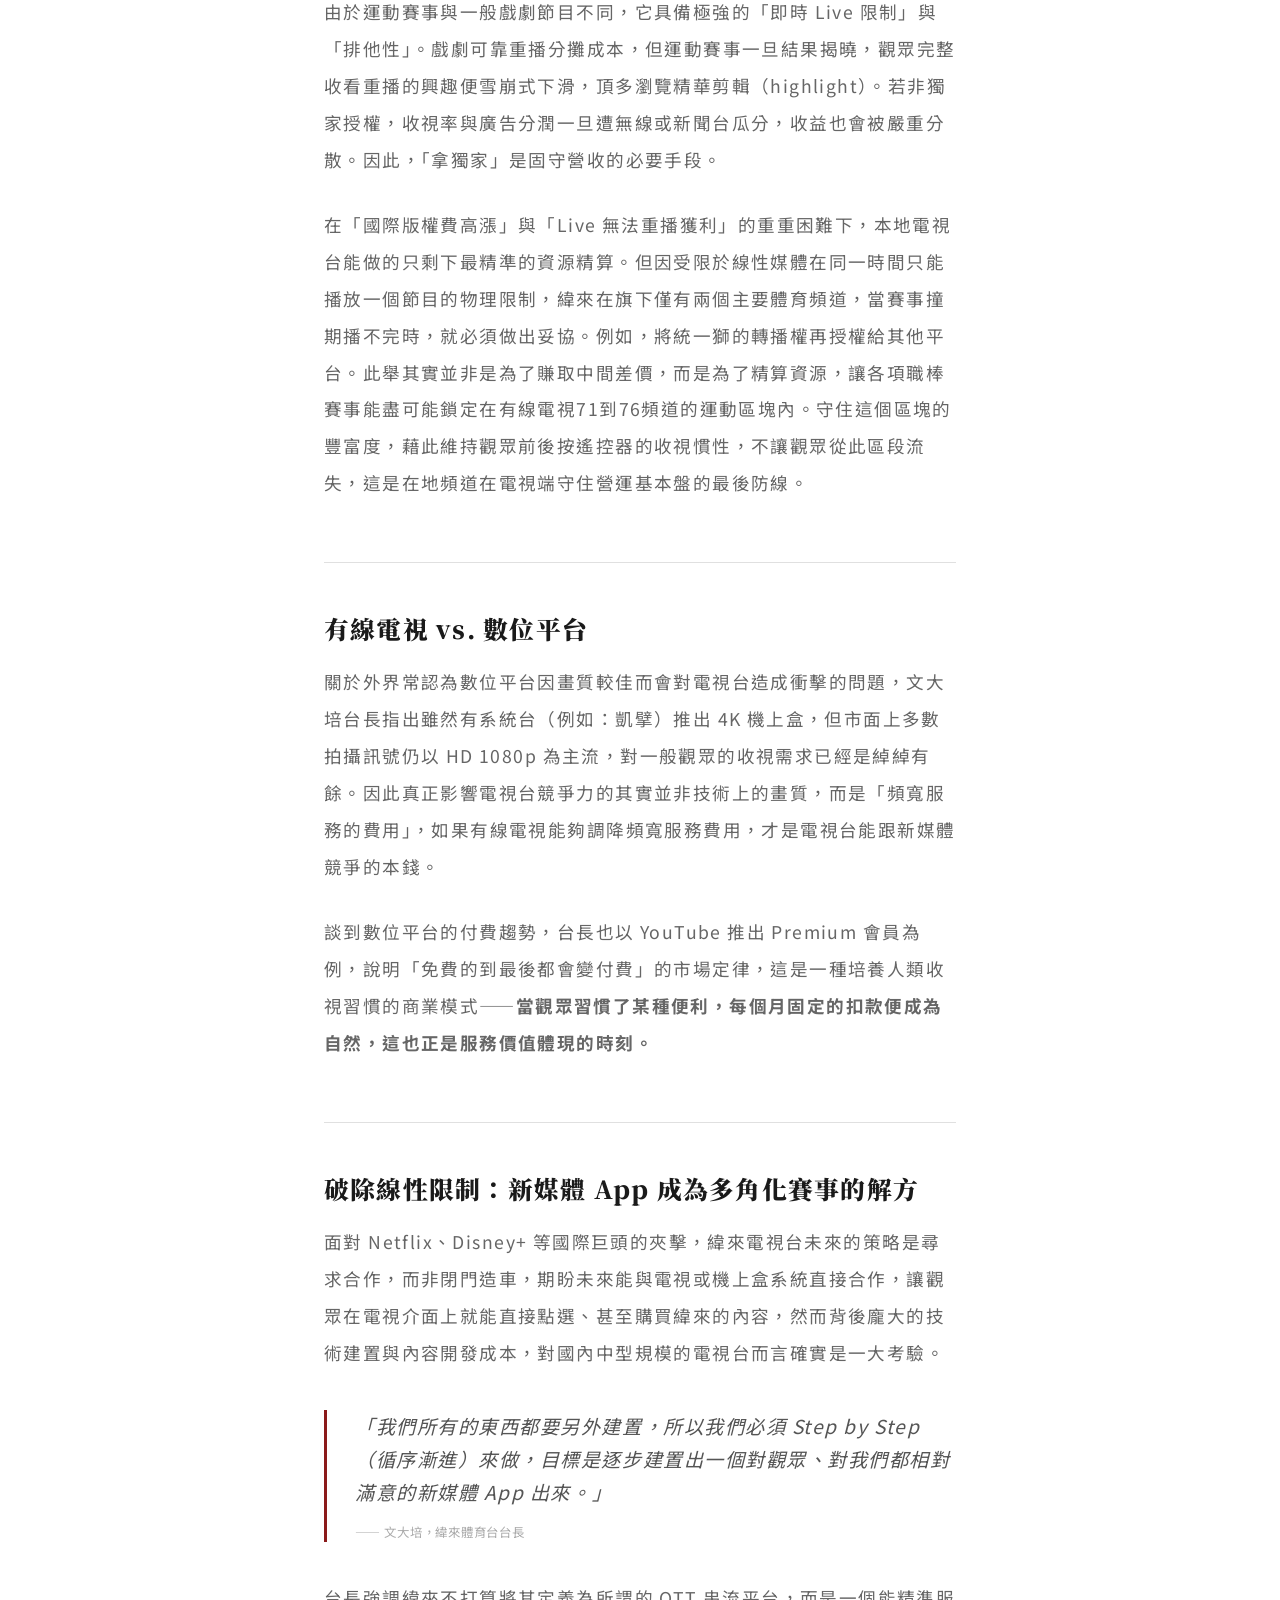
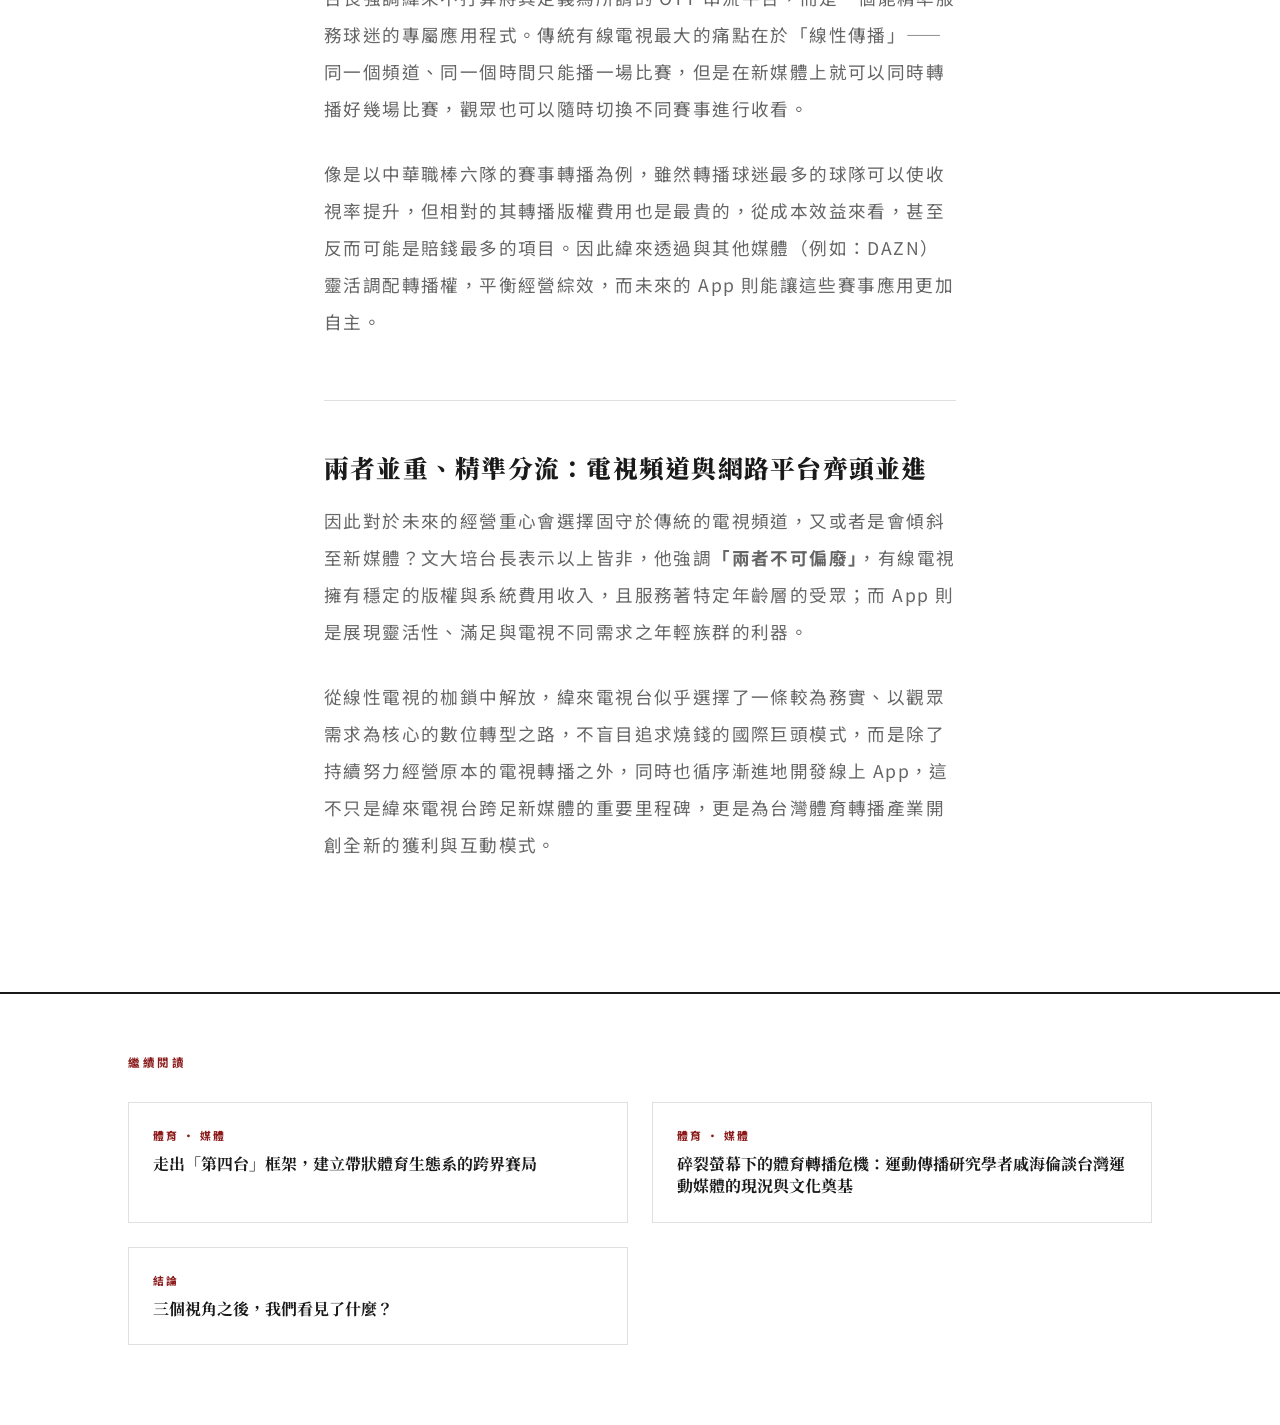
==== commit 0771c5d2: "feat: add 閱讀結論 card to article1 and article2 footers Co-Authored-By: Claude Sonnet 4.6 <noreply@anth" ====
--- a/article1.html
+++ b/article1.html
@@ -190,6 +190,12 @@
         <div class="related-card__title">碎裂螢幕下的體育轉播危機：運動傳播研究學者戚海倫談台灣運動媒體的現況與文化奠基</div>
       </a>
     </div>
+    <div class="related-grid" style="margin-top:24px;">
+      <a class="related-card" href="conclusion.html">
+        <div class="related-card__category">結論</div>
+        <div class="related-card__title">三個視角之後，我們看見了什麼？</div>
+      </a>
+    </div>
   </footer>
 
   <script src="js/article.js"></script>
--- a/css/style.css
+++ b/css/style.css
@@ -584,6 +584,7 @@
    ========================================================= */
 @media (min-width: 601px) {
   .hero__title-line2 { white-space: nowrap; }
+  .hero__subtitle { white-space: nowrap; }
 }
 
 @media (max-width: 900px) {
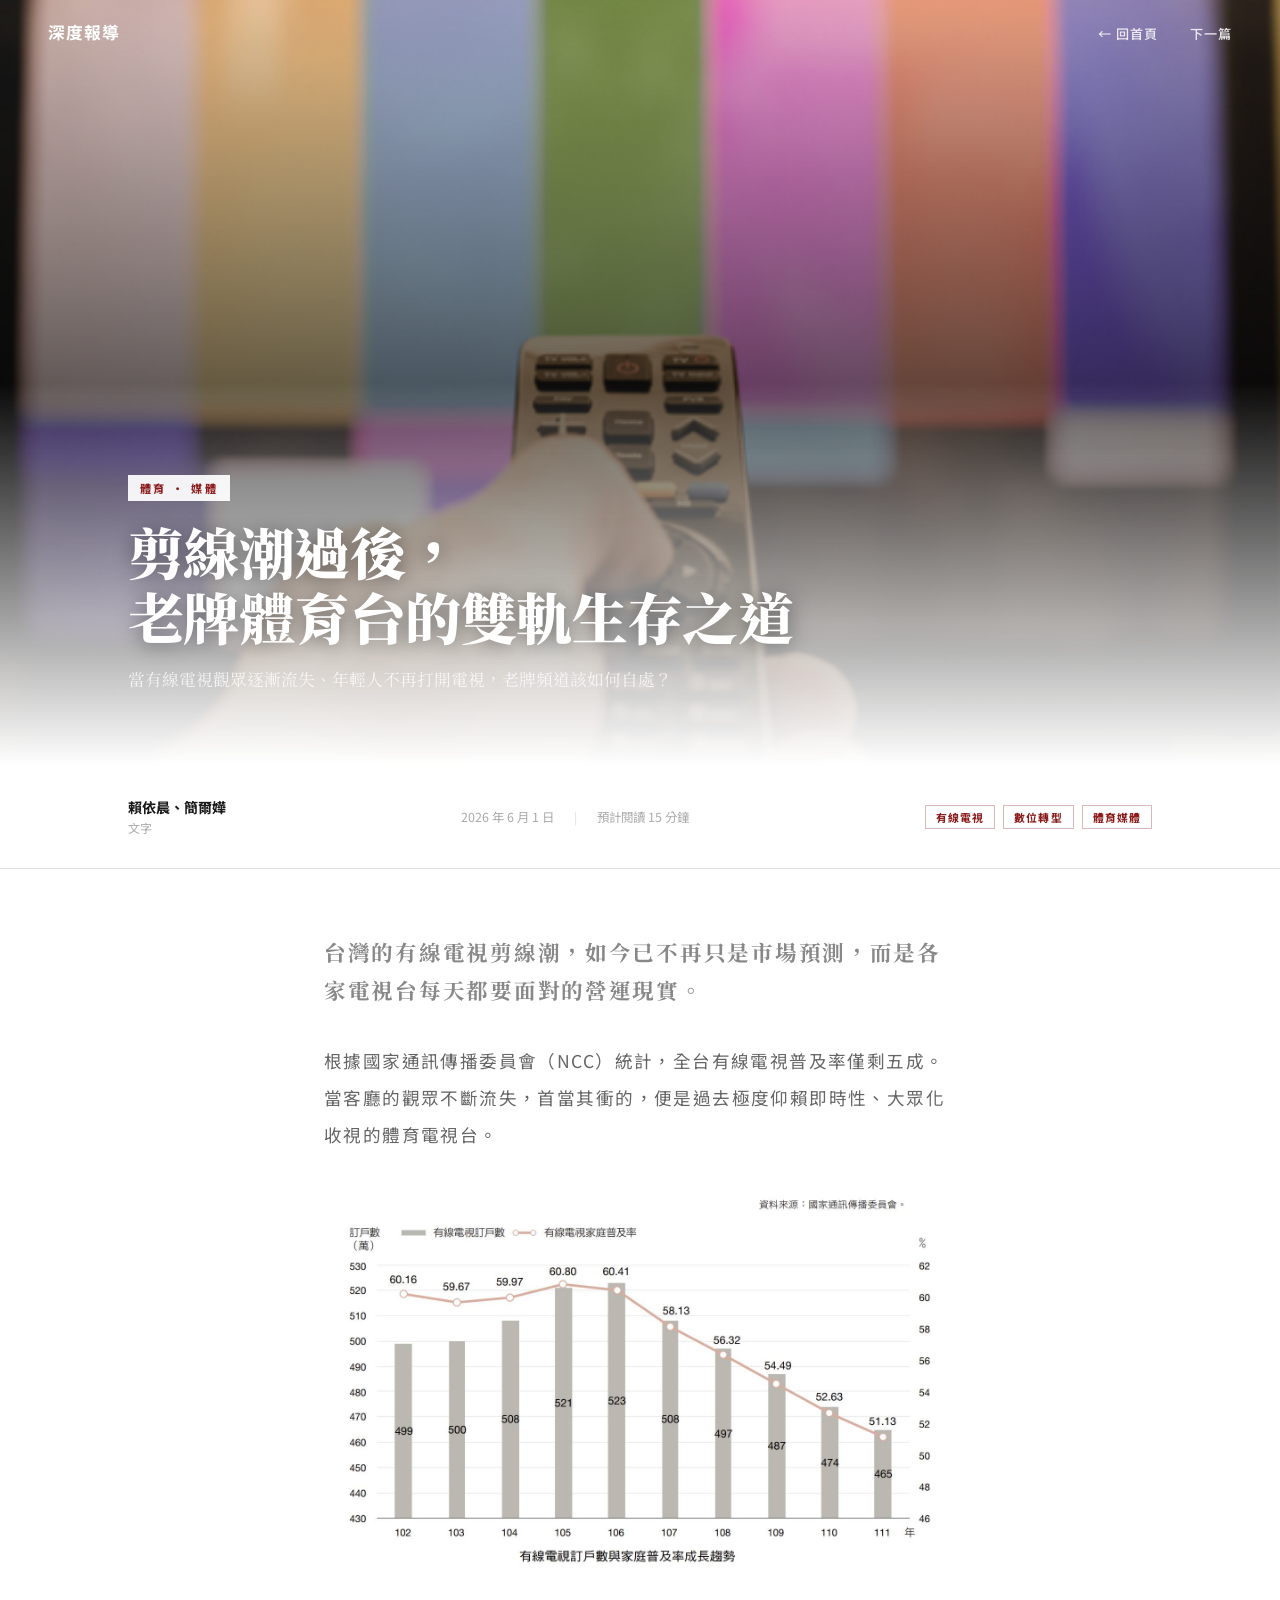
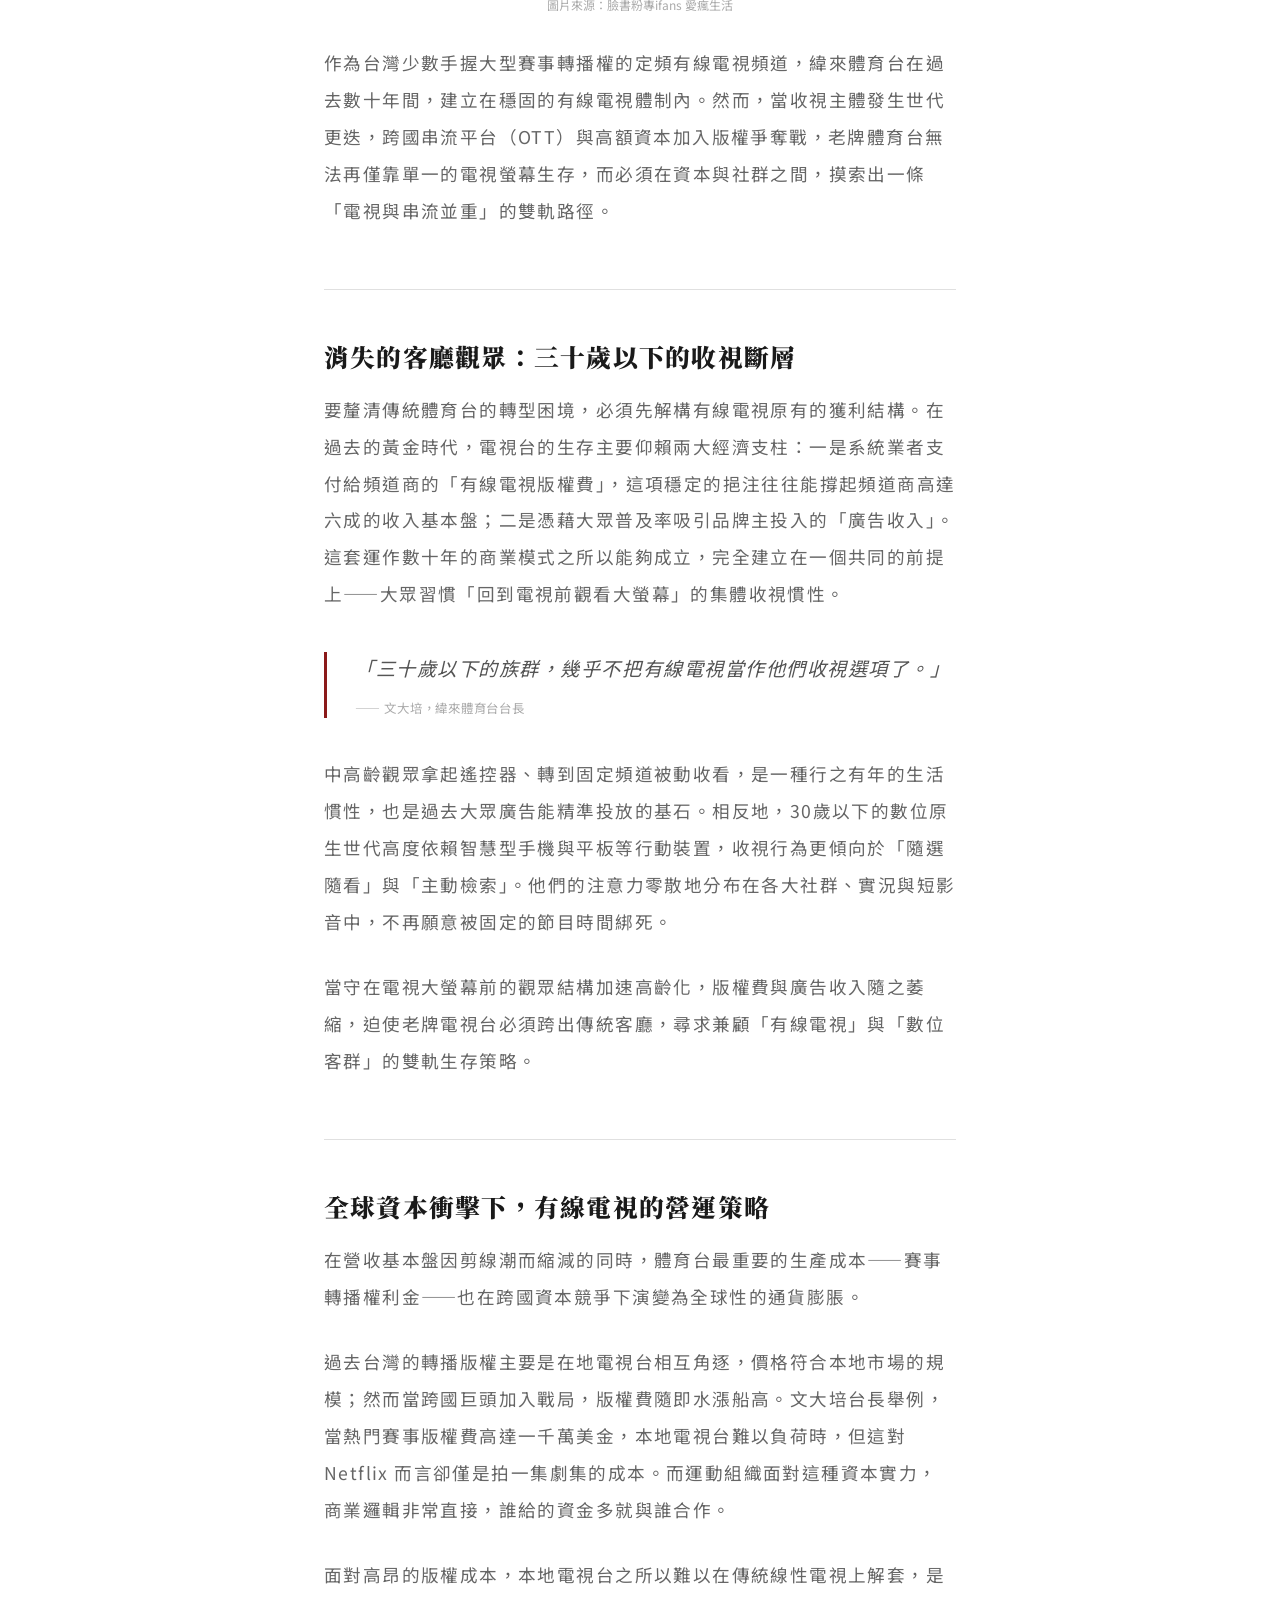
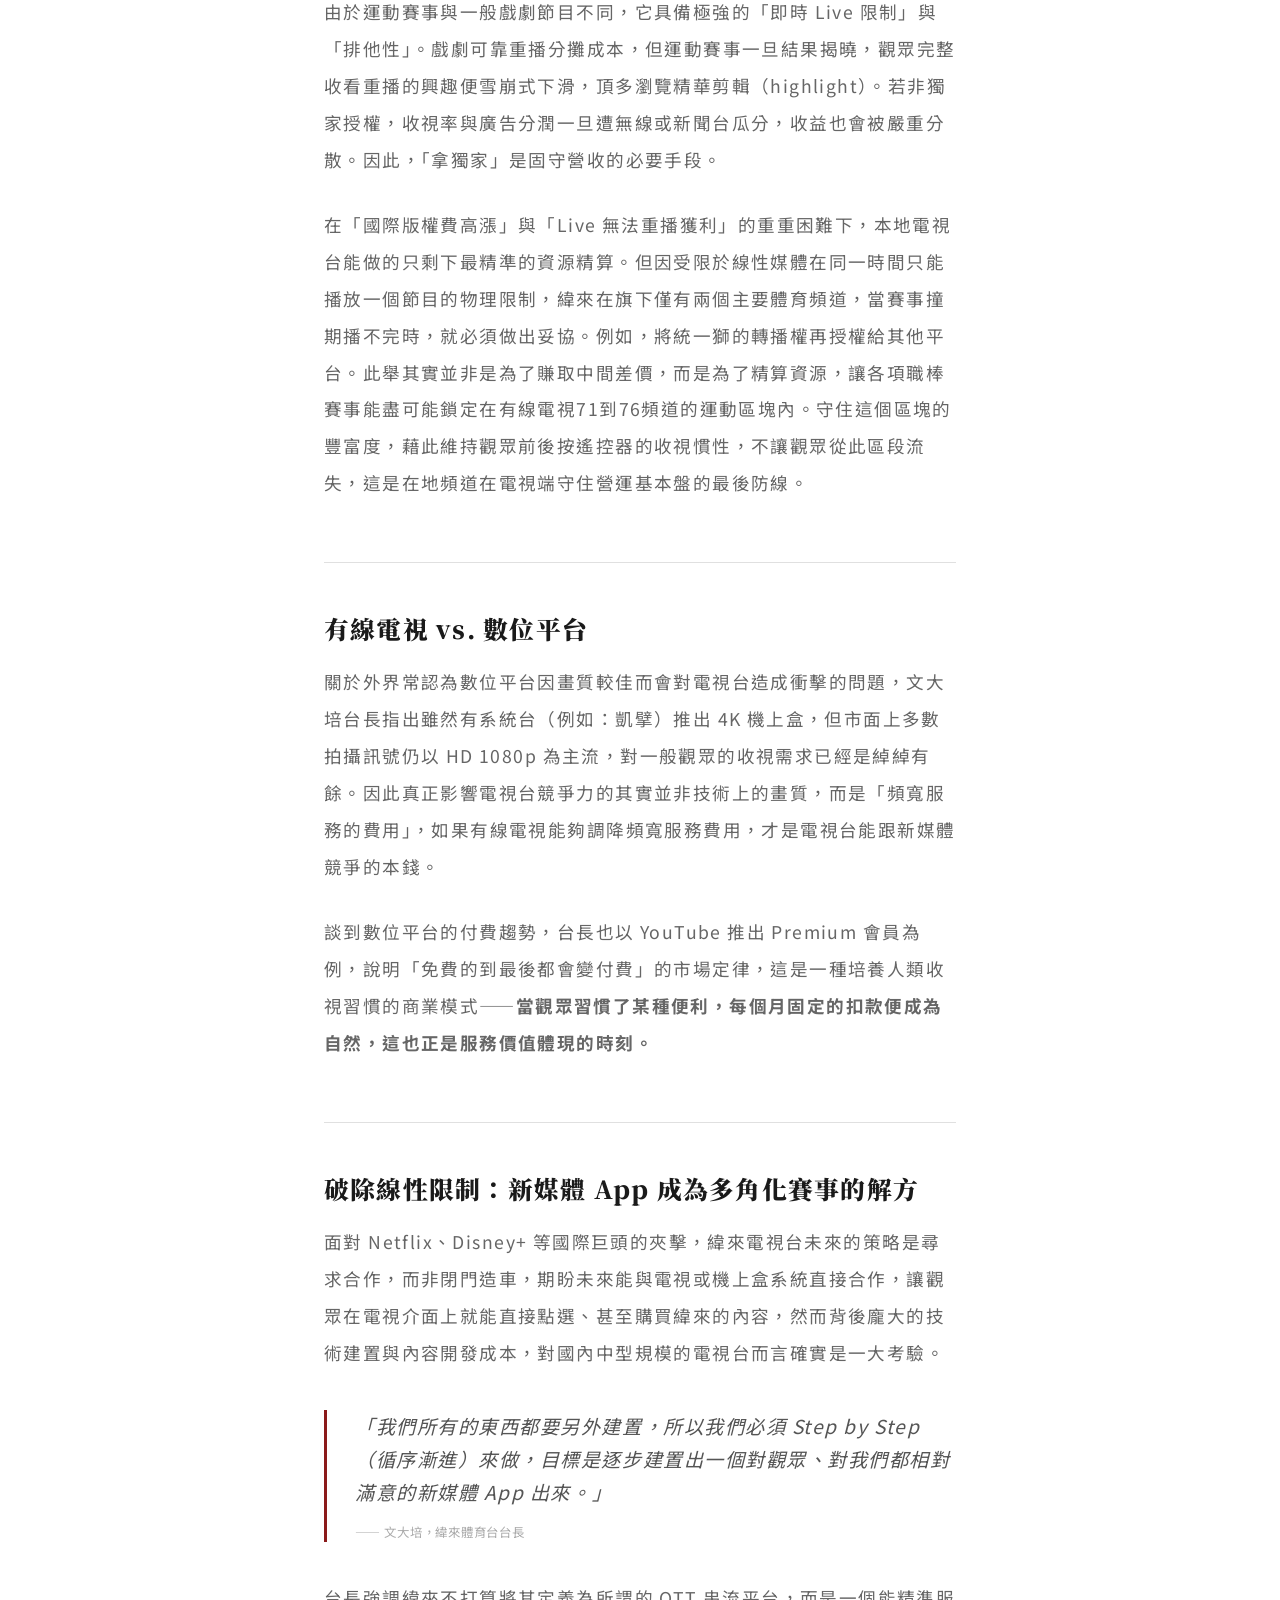
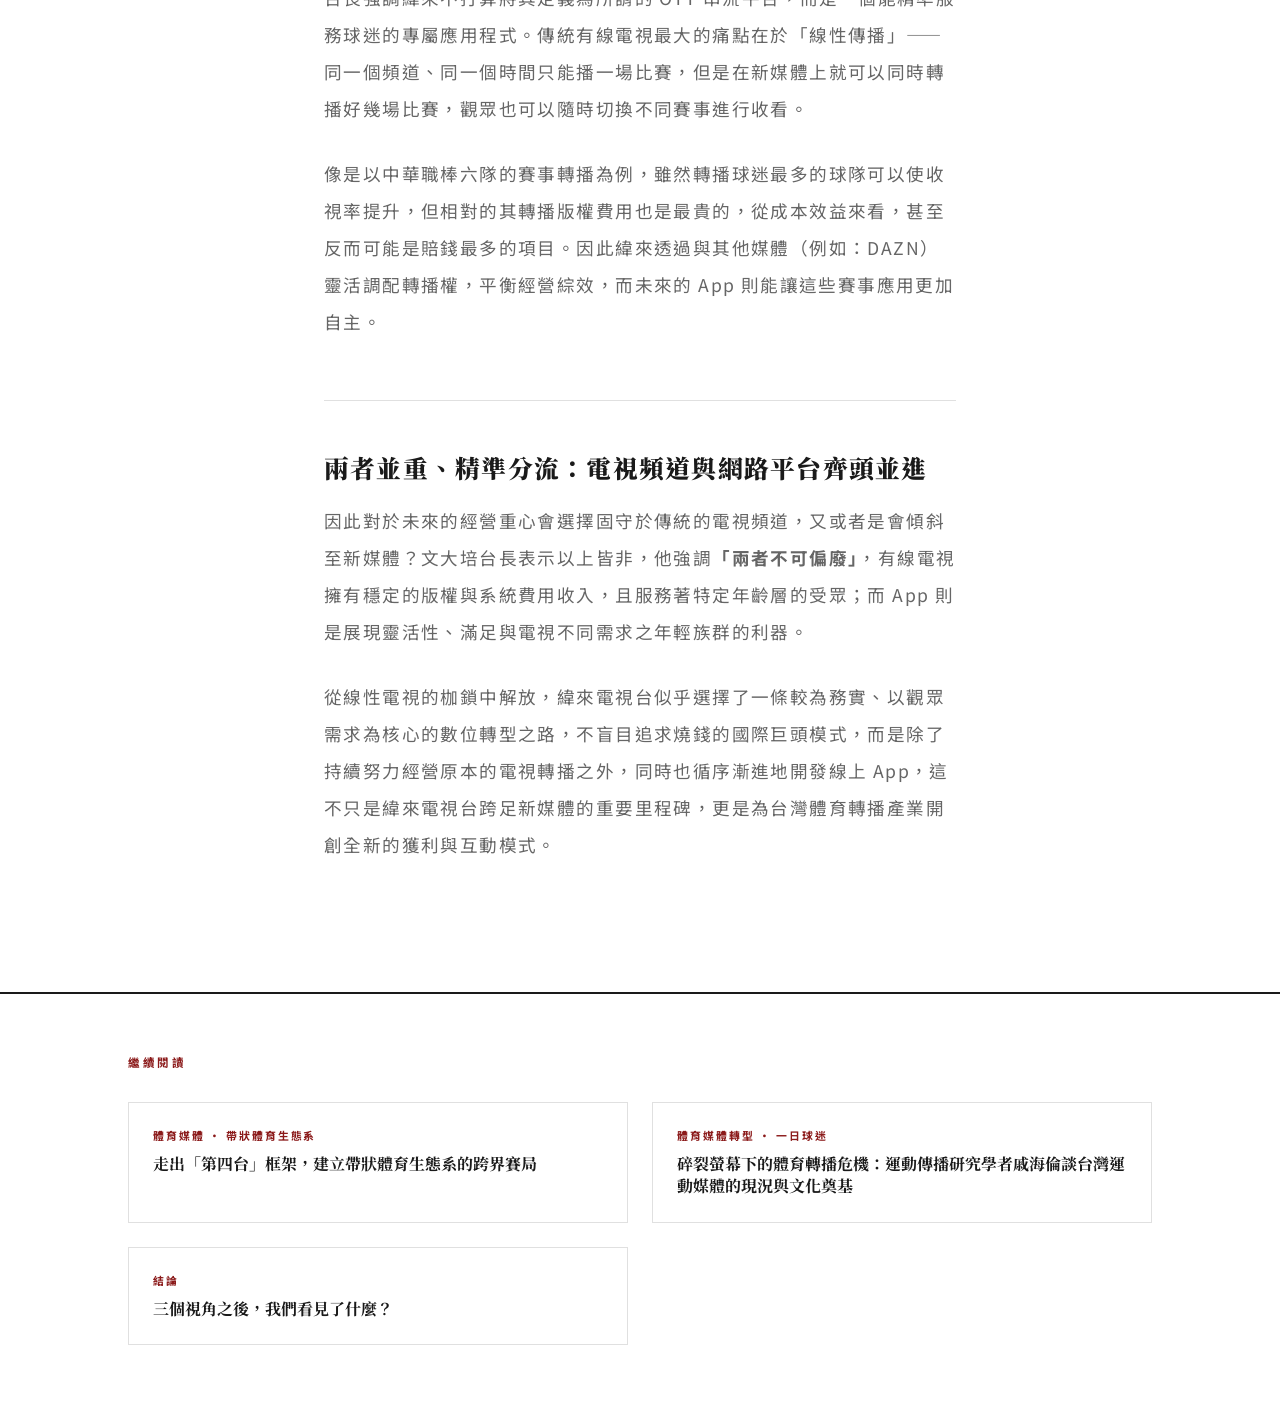
==== commit 872d7e81: "content: update article content and related card categories Co-Authored-By: Claude Sonnet 4.6 <norep" ====
--- a/article1.html
+++ b/article1.html
@@ -182,11 +182,11 @@
     <div class="article-footer__label">繼續閱讀</div>
     <div class="related-grid">
       <a class="related-card" href="article2.html">
-        <div class="related-card__category">體育 · 媒體</div>
+        <div class="related-card__category">體育媒體 · 帶狀體育生態系</div>
         <div class="related-card__title">走出「第四台」框架，建立帶狀體育生態系的跨界賽局</div>
       </a>
       <a class="related-card" href="article3.html">
-        <div class="related-card__category">體育 · 媒體</div>
+        <div class="related-card__category">體育媒體轉型 · 一日球迷</div>
         <div class="related-card__title">碎裂螢幕下的體育轉播危機：運動傳播研究學者戚海倫談台灣運動媒體的現況與文化奠基</div>
       </a>
     </div>
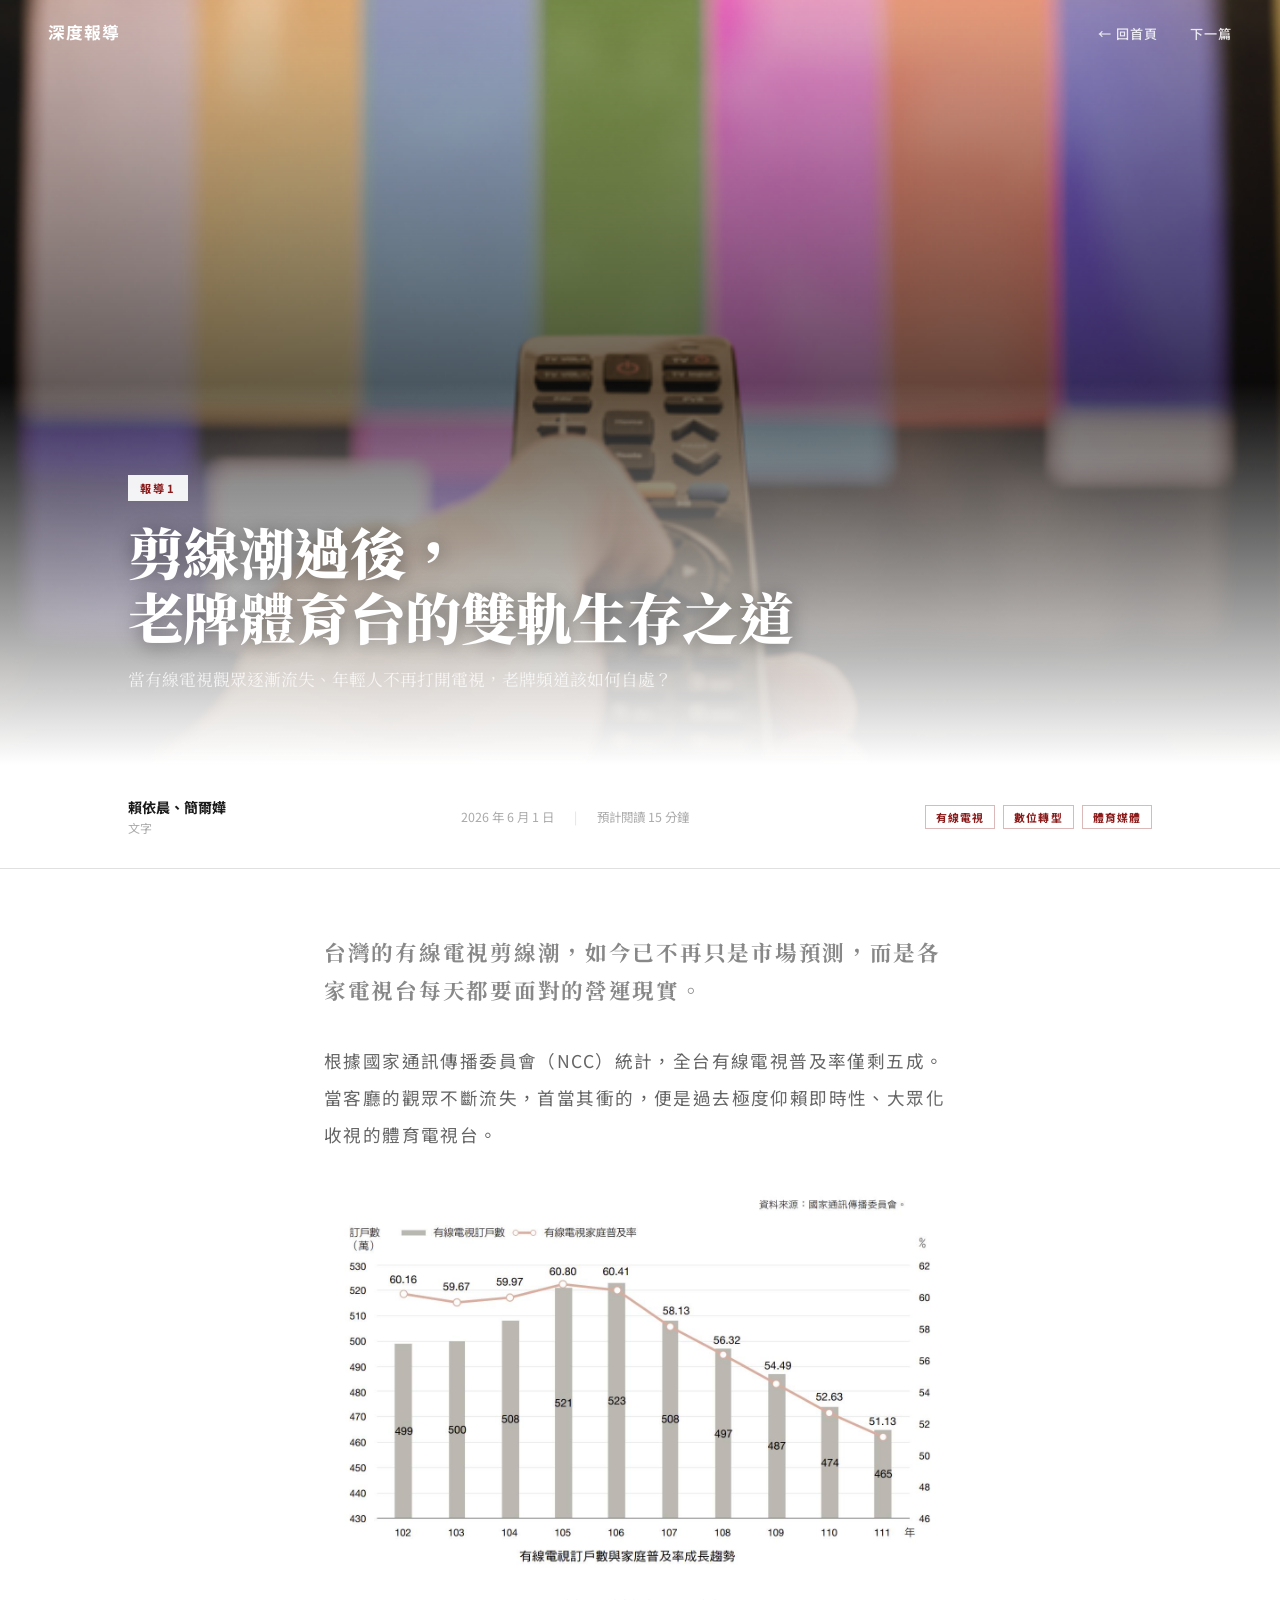
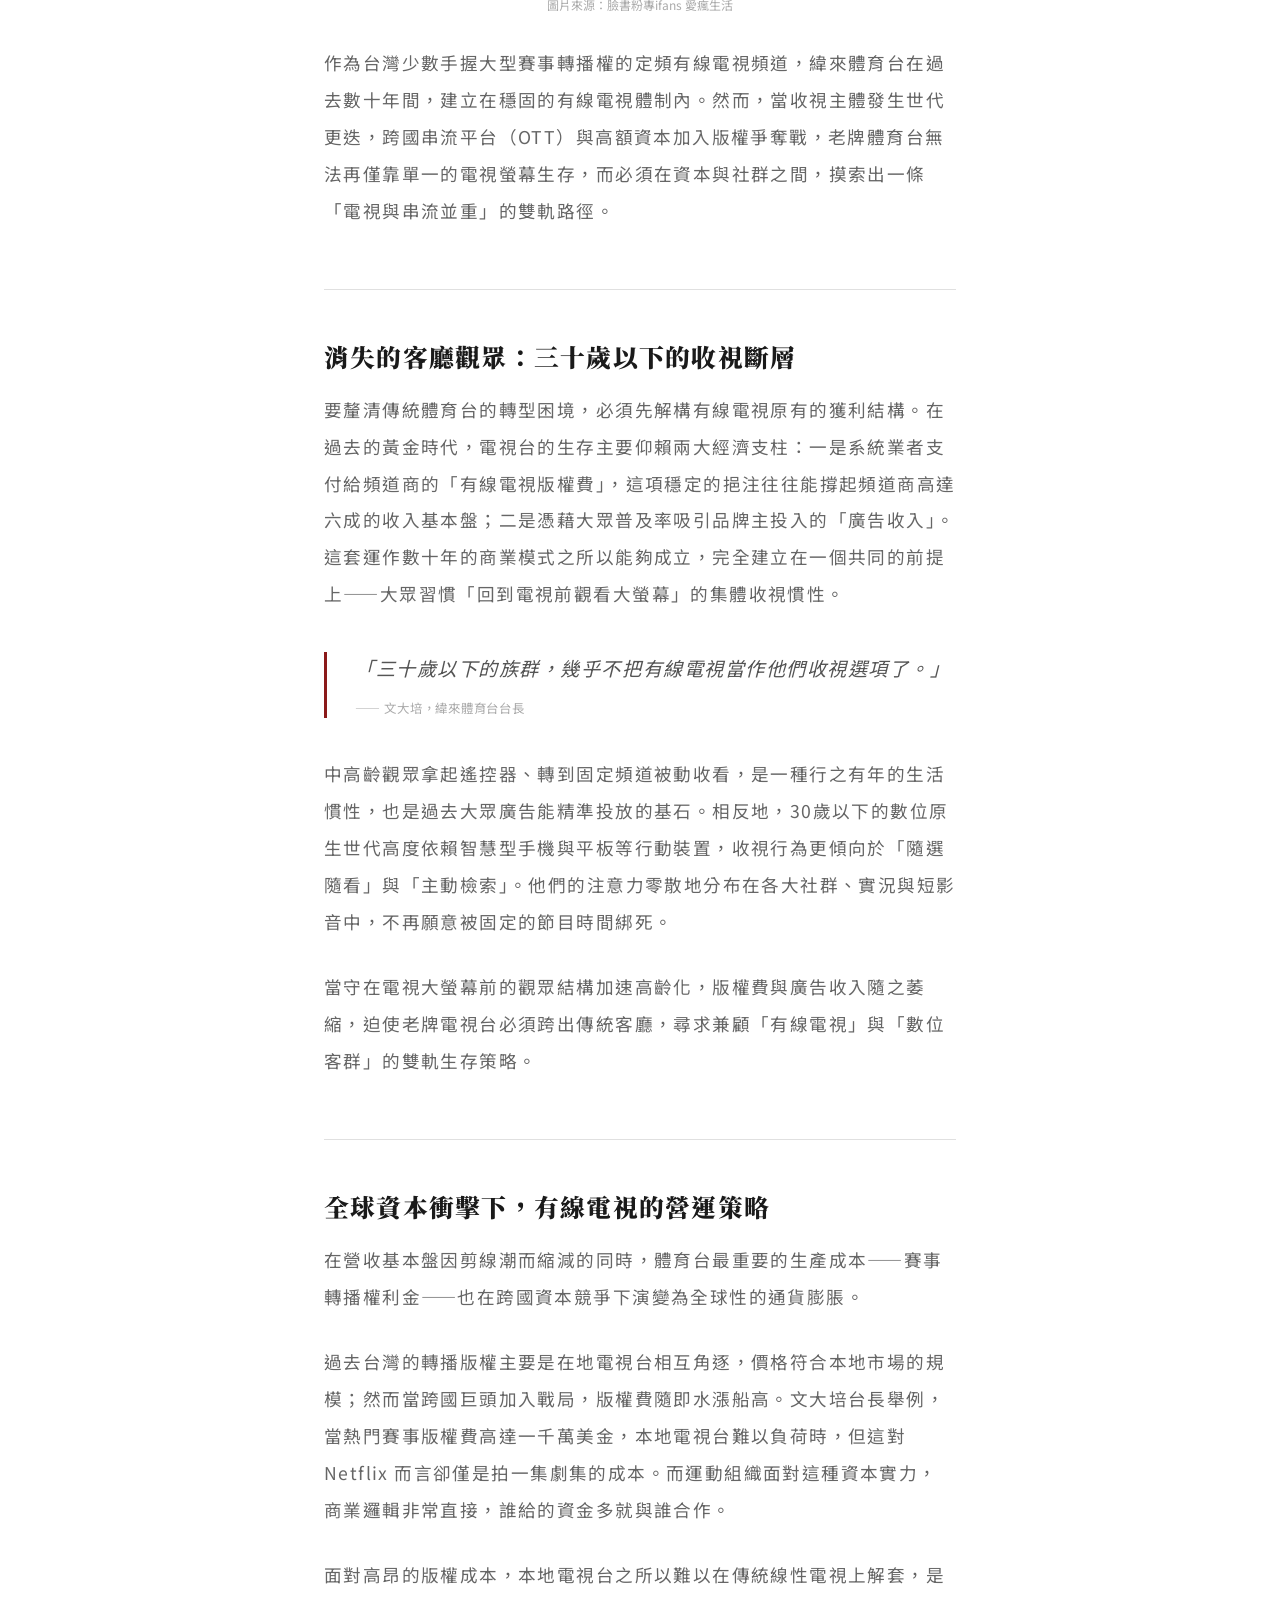
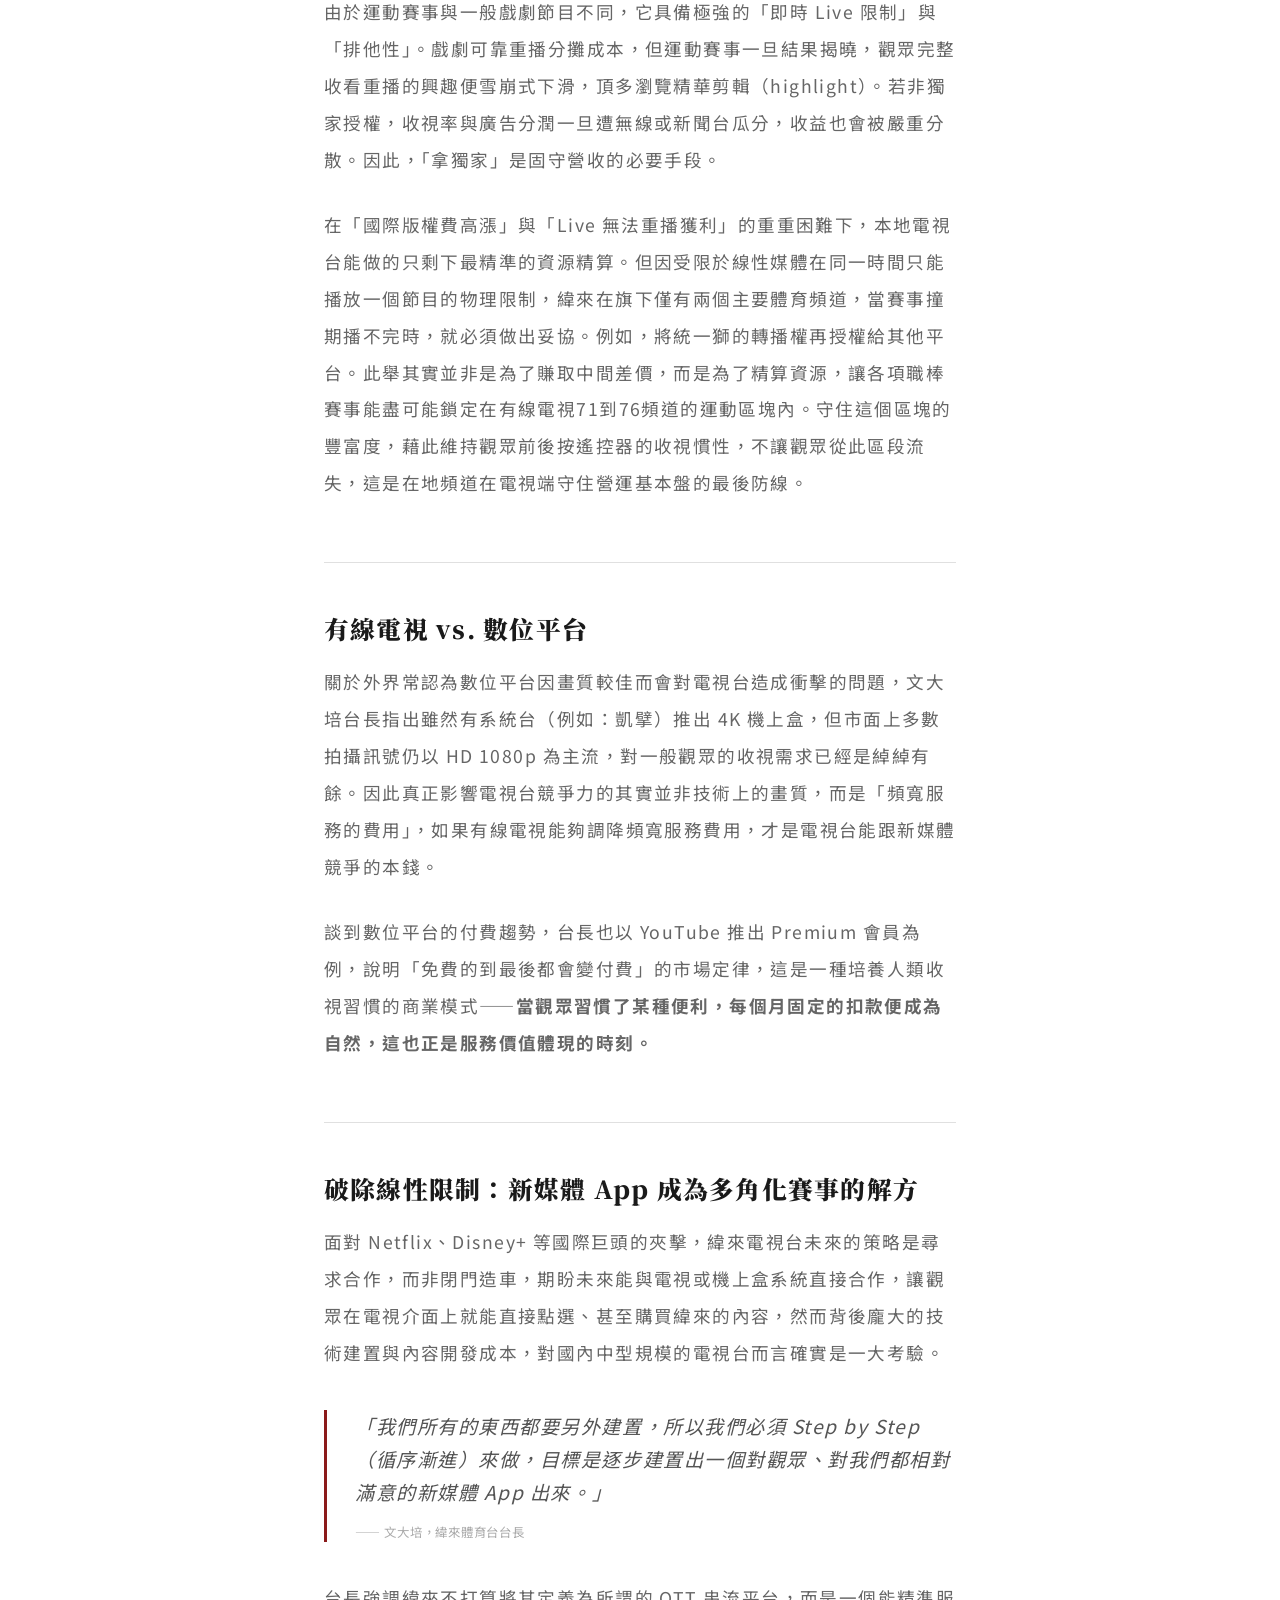
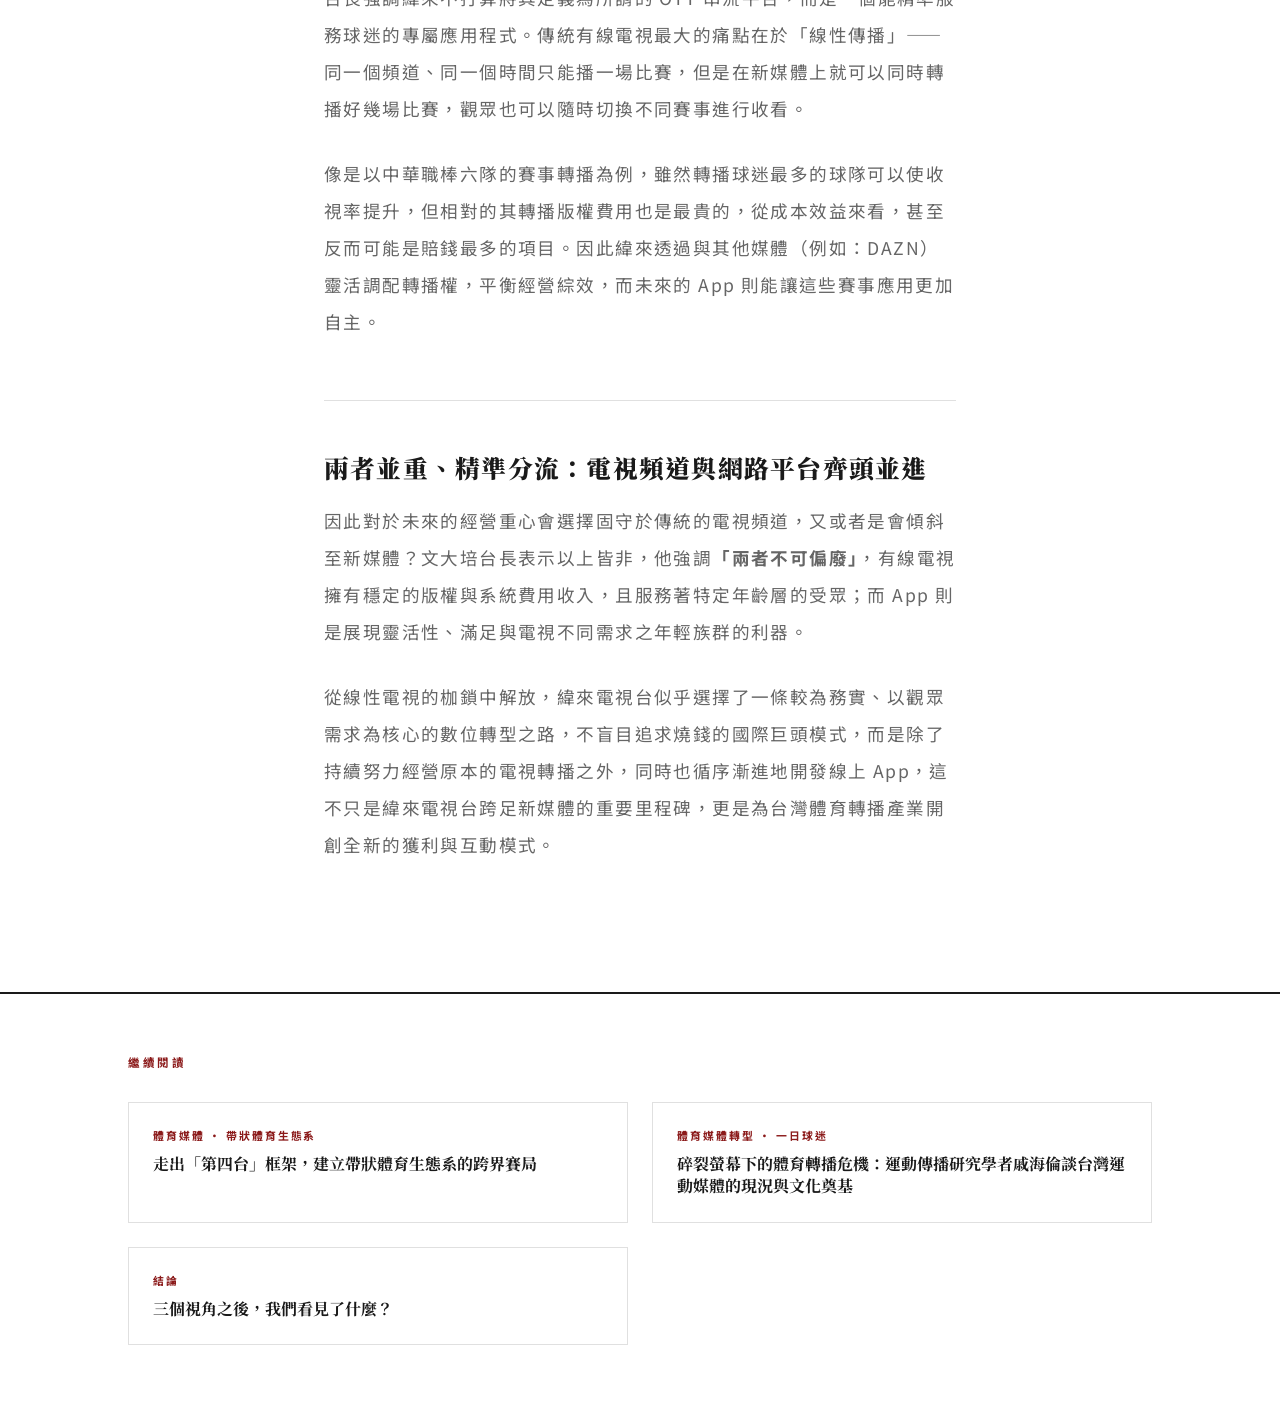
==== commit 2090c5f5: "content: update content across all pages Co-Authored-By: Claude Sonnet 4.6 <noreply@anthropic.com>" ====
--- a/article1.html
+++ b/article1.html
@@ -37,7 +37,7 @@
     "></div>
     <div class="article-hero__overlay"></div>
     <div class="article-hero__content">
-      <span class="article-hero__category">體育 · 媒體</span>
+      <span class="article-hero__category">報導1</span>
       <h1 class="article-hero__title">
         剪線潮過後，<br>老牌體育台的雙軌生存之道
       </h1>
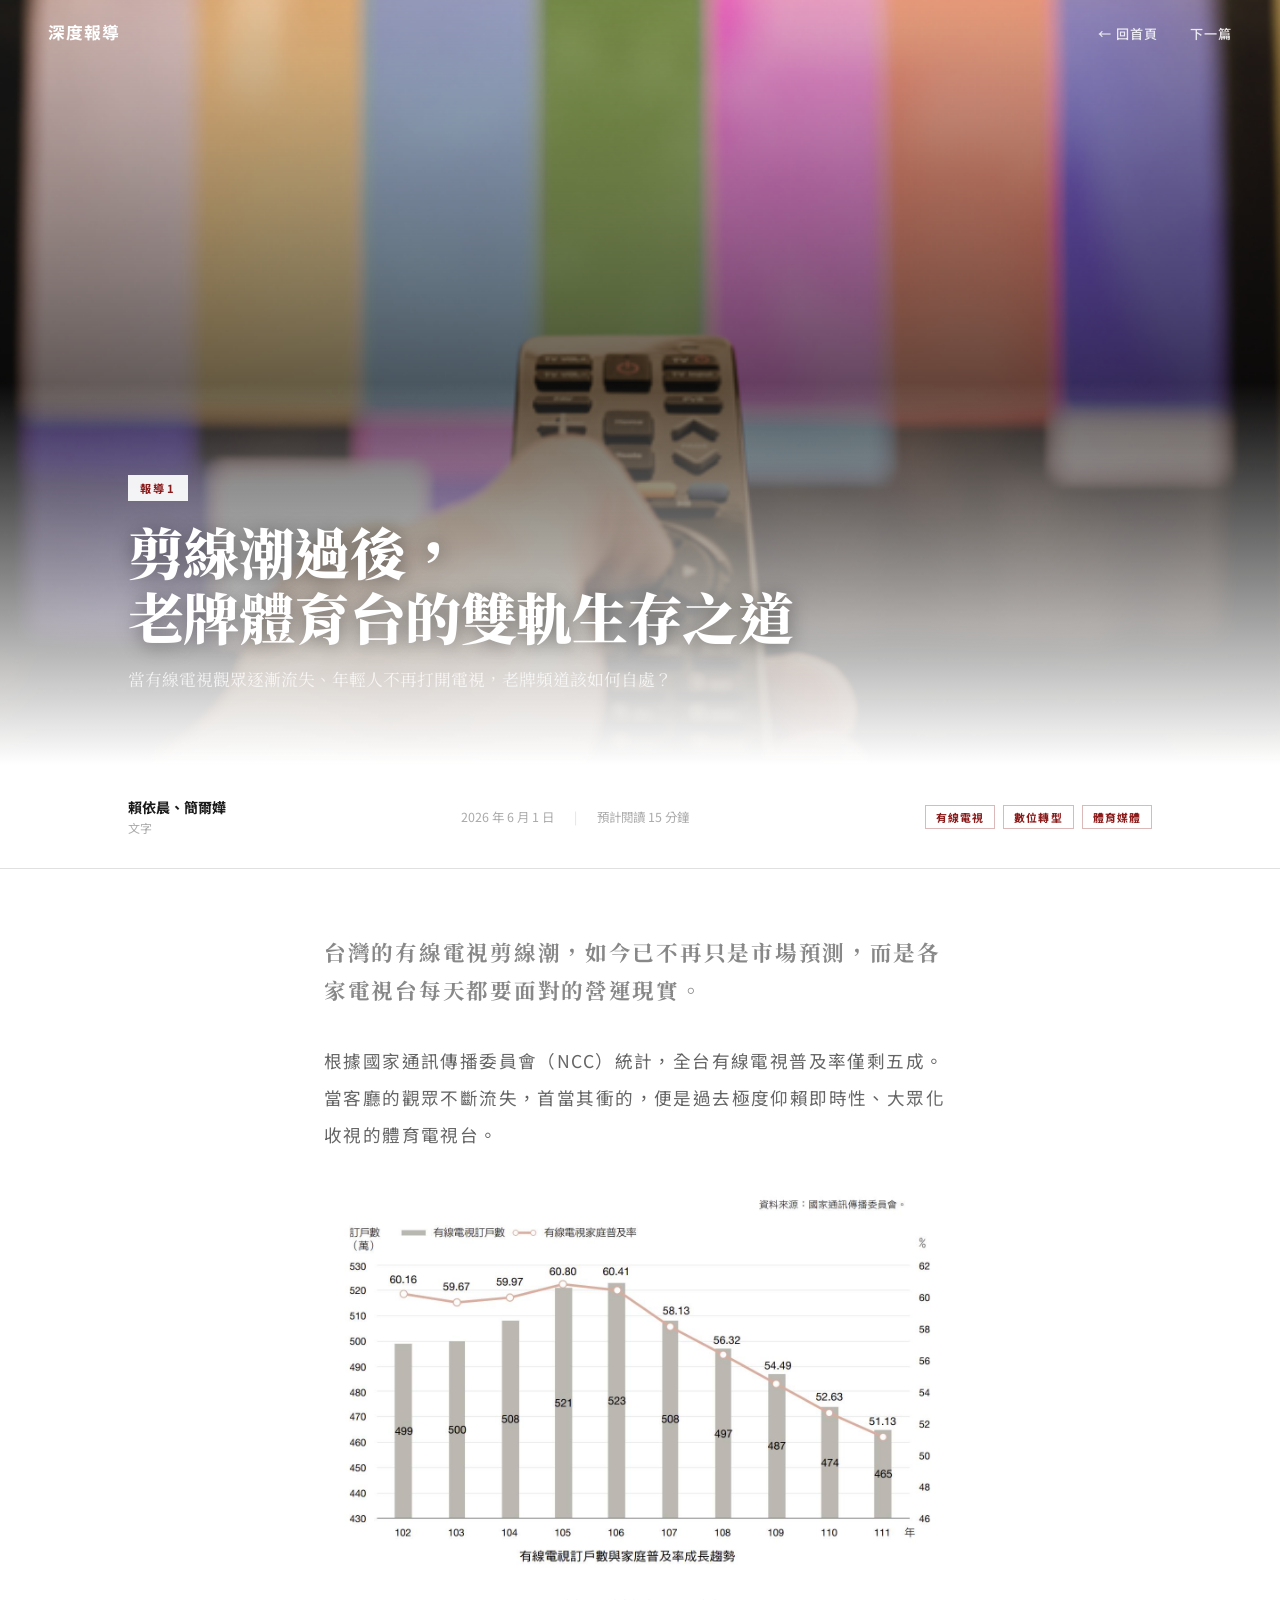
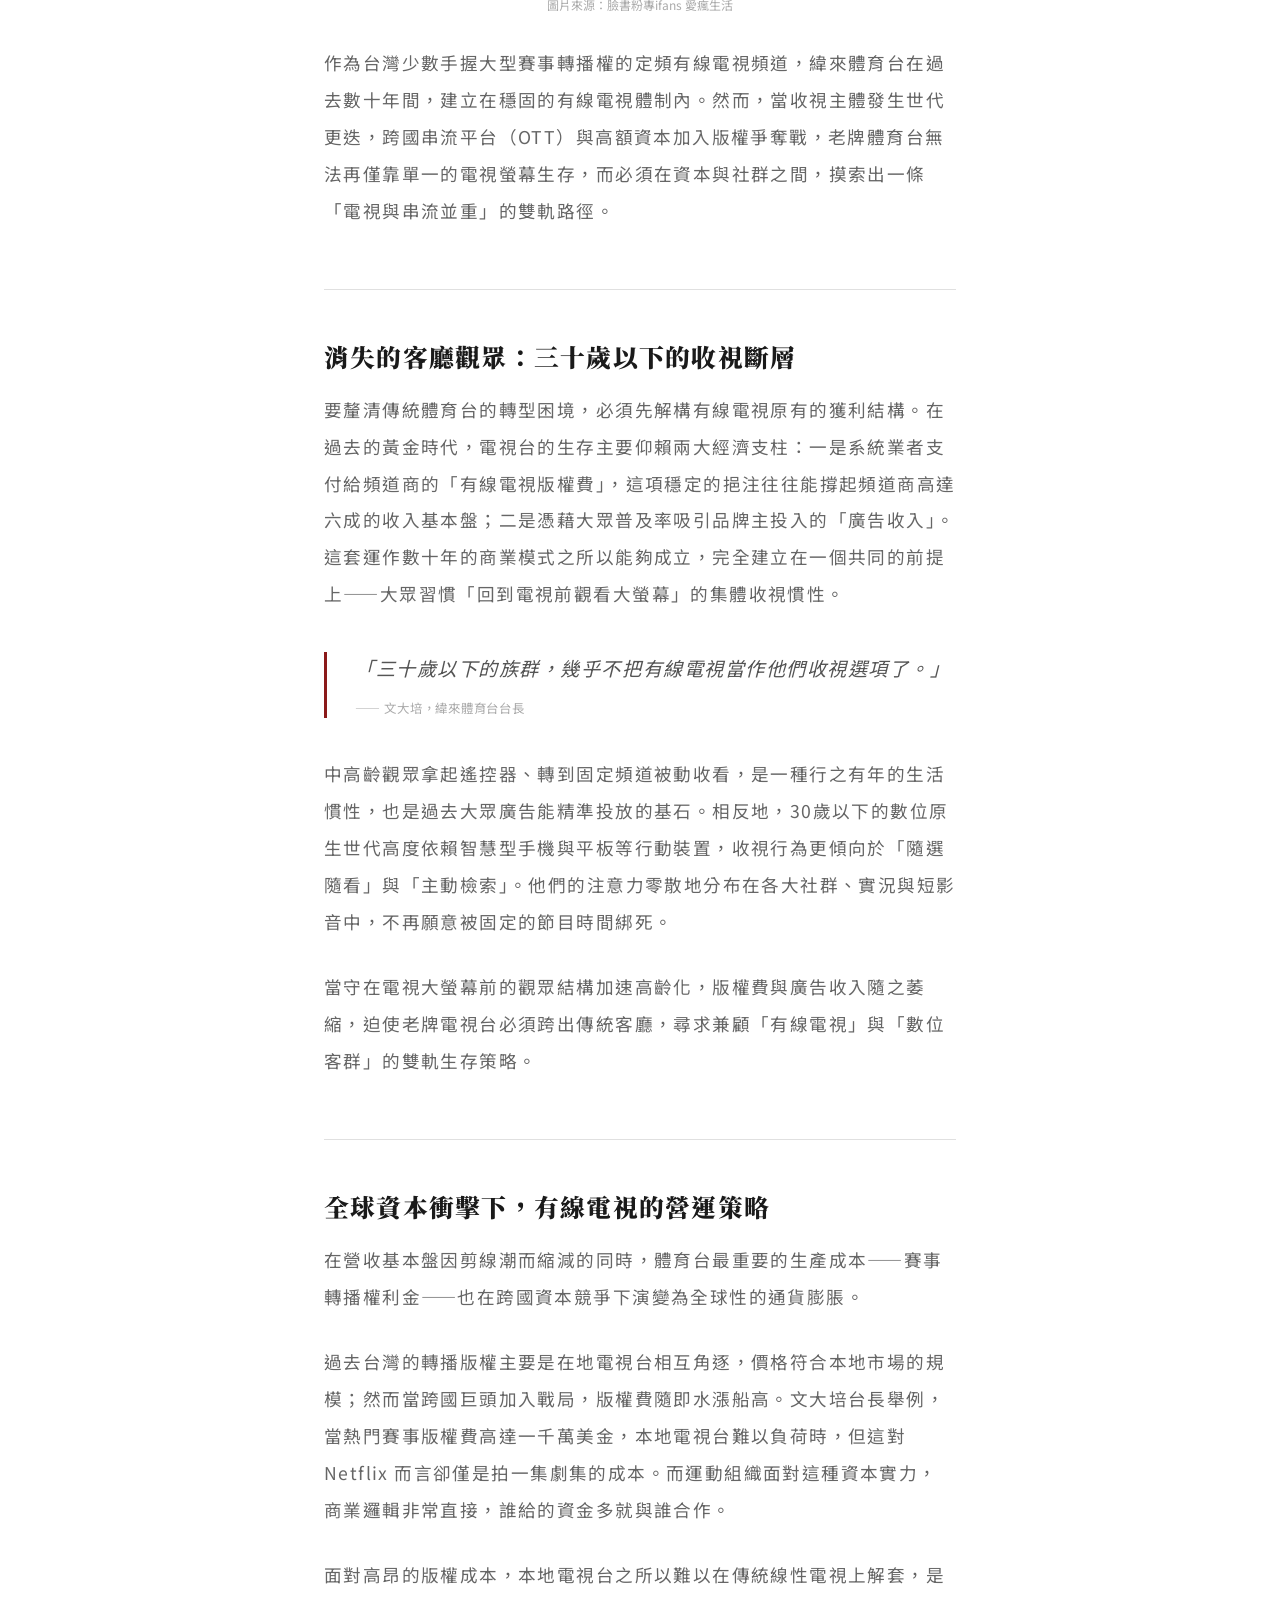
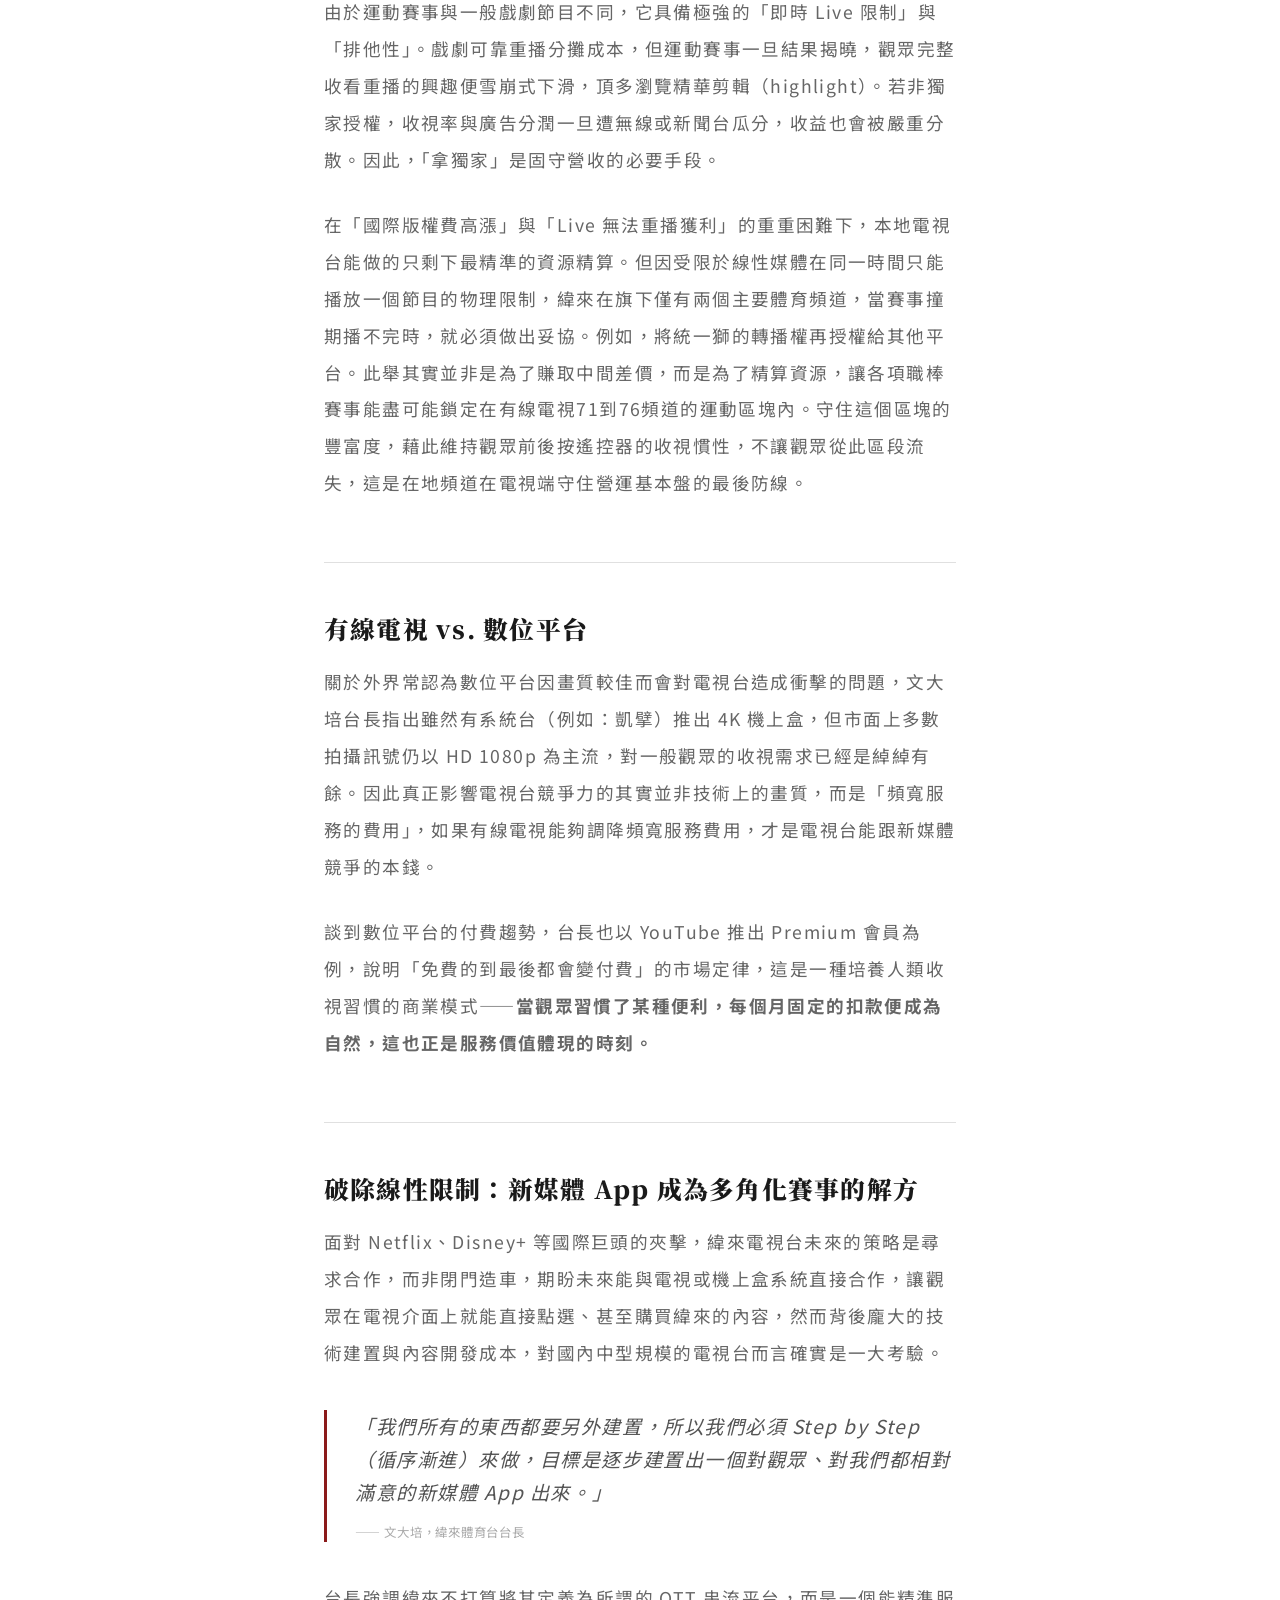
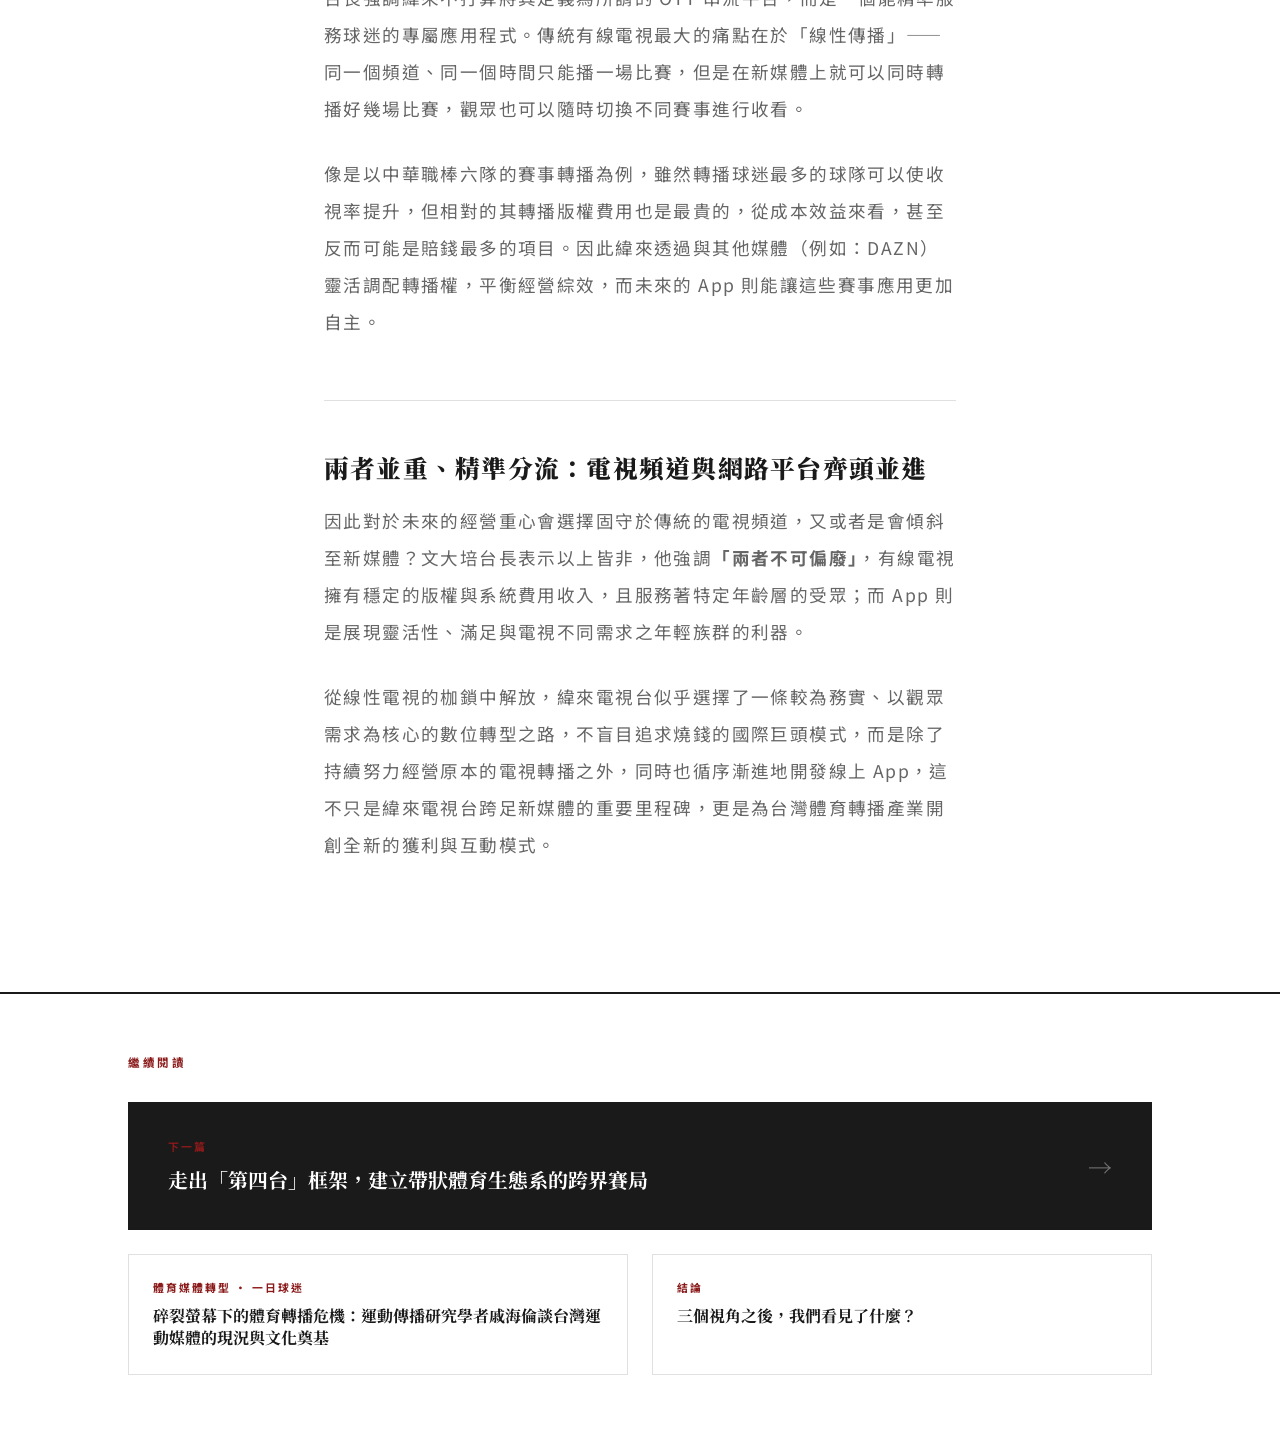
==== commit 954fb7c1: "feat: add prominent next-article card to guide sequential reading Co-Authored-By: Claude Sonnet 4.6 " ====
--- a/article1.html
+++ b/article1.html
@@ -180,17 +180,16 @@
        ╚══════════════════════════════╝ -->
   <footer class="article-footer">
     <div class="article-footer__label">繼續閱讀</div>
-    <div class="related-grid">
-      <a class="related-card" href="article2.html">
-        <div class="related-card__category">體育媒體 · 帶狀體育生態系</div>
-        <div class="related-card__title">走出「第四台」框架，建立帶狀體育生態系的跨界賽局</div>
-      </a>
+    <a class="next-card" href="article2.html">
+      <div class="next-card__label">下一篇</div>
+      <div class="next-card__title">走出「第四台」框架，建立帶狀體育生態系的跨界賽局</div>
+      <span class="next-card__arrow">→</span>
+    </a>
+    <div class="related-grid" style="margin-top:24px;">
       <a class="related-card" href="article3.html">
         <div class="related-card__category">體育媒體轉型 · 一日球迷</div>
         <div class="related-card__title">碎裂螢幕下的體育轉播危機：運動傳播研究學者戚海倫談台灣運動媒體的現況與文化奠基</div>
       </a>
-    </div>
-    <div class="related-grid" style="margin-top:24px;">
       <a class="related-card" href="conclusion.html">
         <div class="related-card__category">結論</div>
         <div class="related-card__title">三個視角之後，我們看見了什麼？</div>
--- a/css/style.css
+++ b/css/style.css
@@ -239,7 +239,7 @@
   color: #666666;
   font-family: var(--sans);
   margin: 0 0 1.4em;
-  text-align: center;
+  text-align: left;
   letter-spacing: 0.08em;
 }
 
@@ -321,6 +321,12 @@
   border-color: var(--accent);
 }
 
+.back-home-wrap {
+  background: var(--dark);
+  padding: 48px 10%;
+  text-align: center;
+}
+
 .conclusion-right {
   font-size: 9rem;
   font-weight: 900;
--- a/css/article.css
+++ b/css/article.css
@@ -342,6 +342,43 @@
   color: var(--dark);
 }
 
+/* ---- Next article featured card ---- */
+.next-card {
+  display: block;
+  background: var(--dark);
+  padding: 36px 40px;
+  transition: opacity 0.25s;
+  position: relative;
+}
+
+.next-card:hover { opacity: 0.85; }
+
+.next-card__label {
+  font-family: var(--sans);
+  font-size: 0.68rem;
+  font-weight: 700;
+  letter-spacing: 0.18em;
+  text-transform: uppercase;
+  color: var(--accent);
+  margin-bottom: 12px;
+}
+
+.next-card__title {
+  font-size: 1.25rem;
+  font-weight: 700;
+  line-height: 1.4;
+  color: #fff;
+}
+
+.next-card__arrow {
+  position: absolute;
+  right: 40px;
+  top: 50%;
+  transform: translateY(-50%);
+  font-size: 1.5rem;
+  color: rgba(255,255,255,0.4);
+}
+
 /* ---- Back to top ---- */
 .back-nav {
   position: fixed;
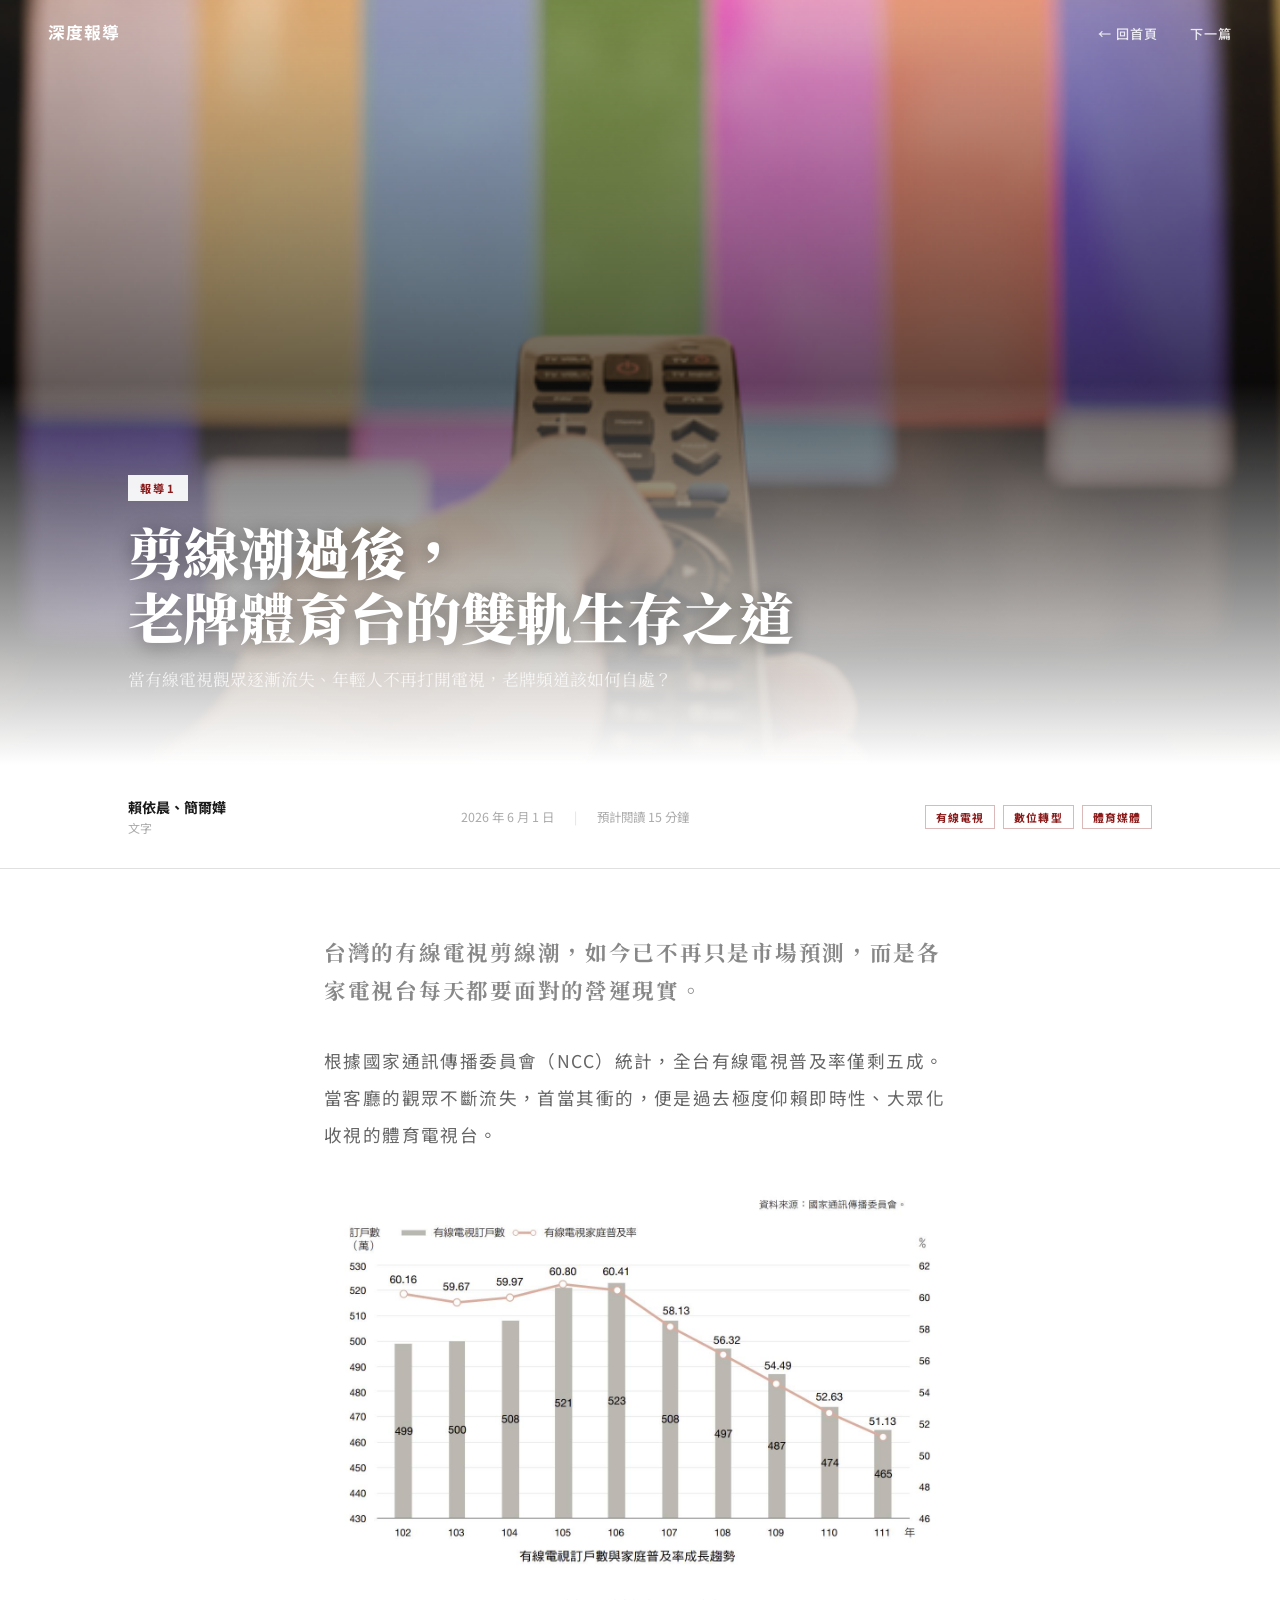
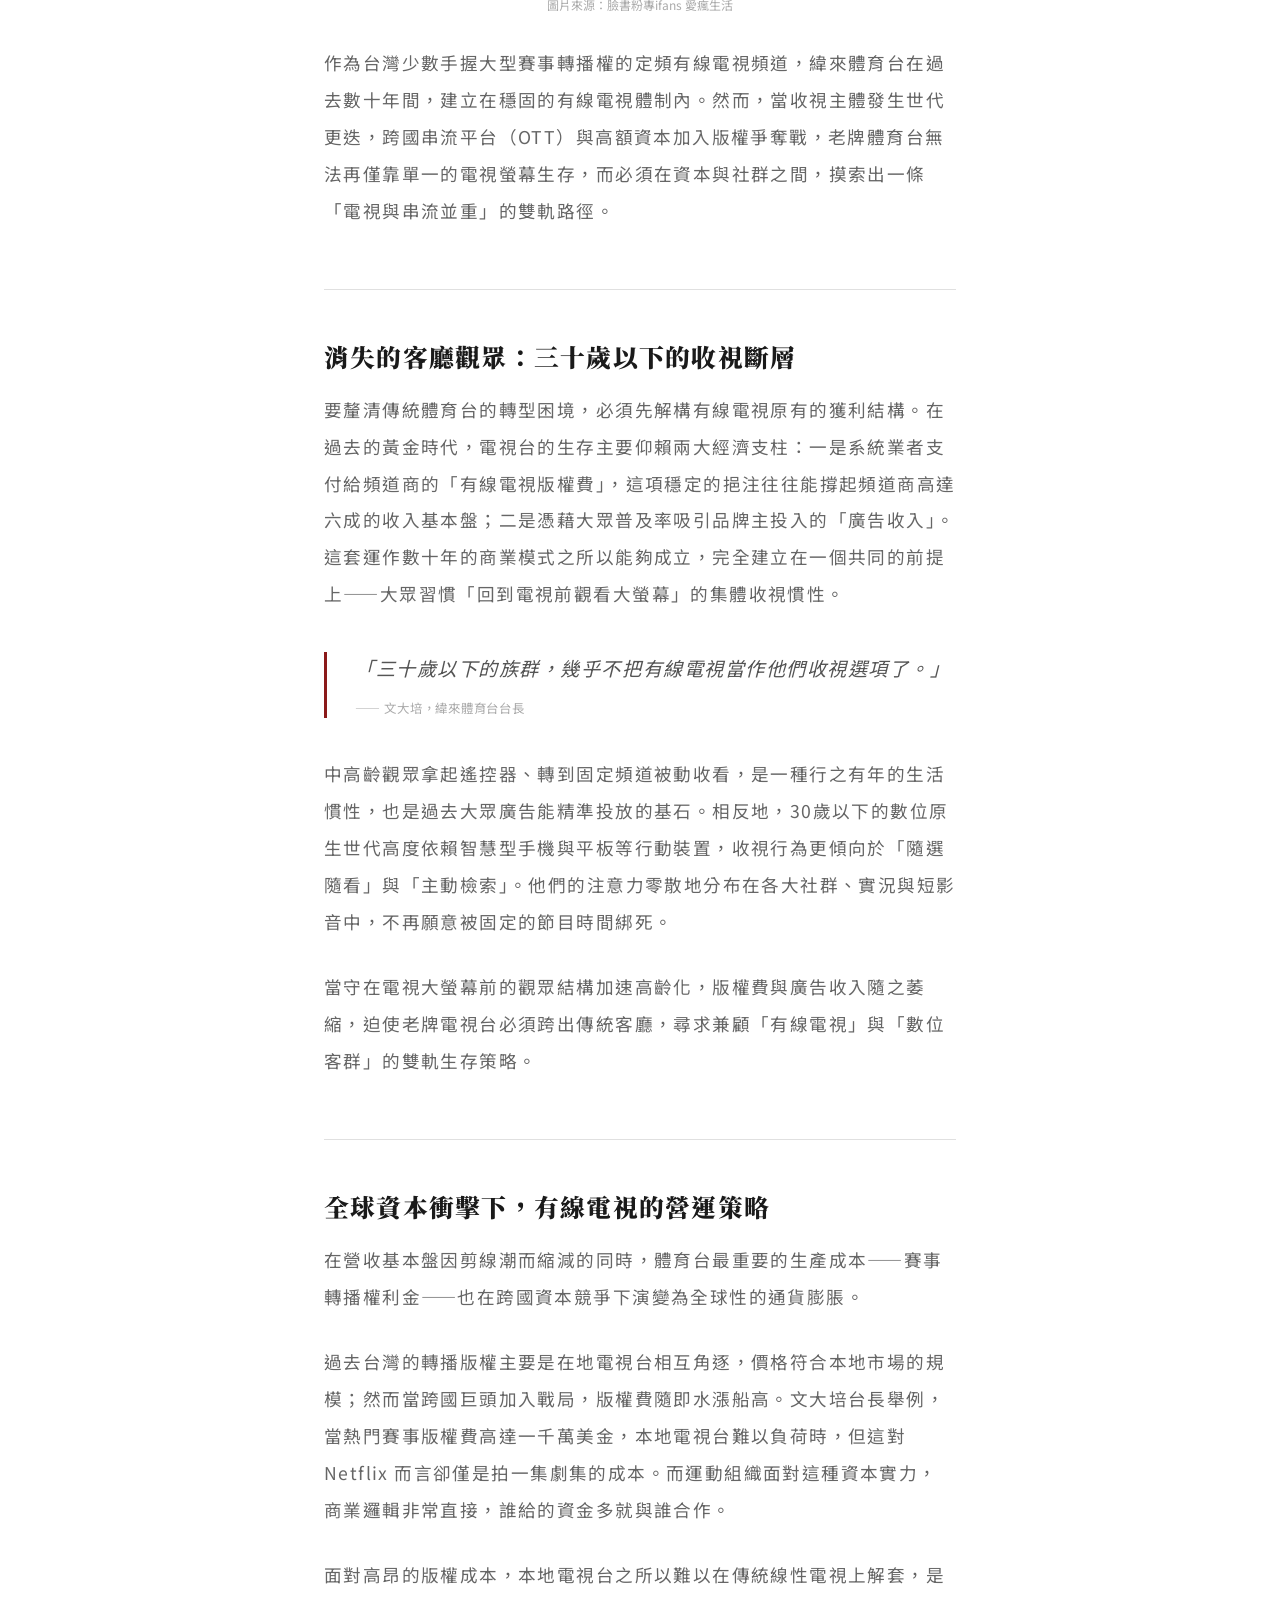
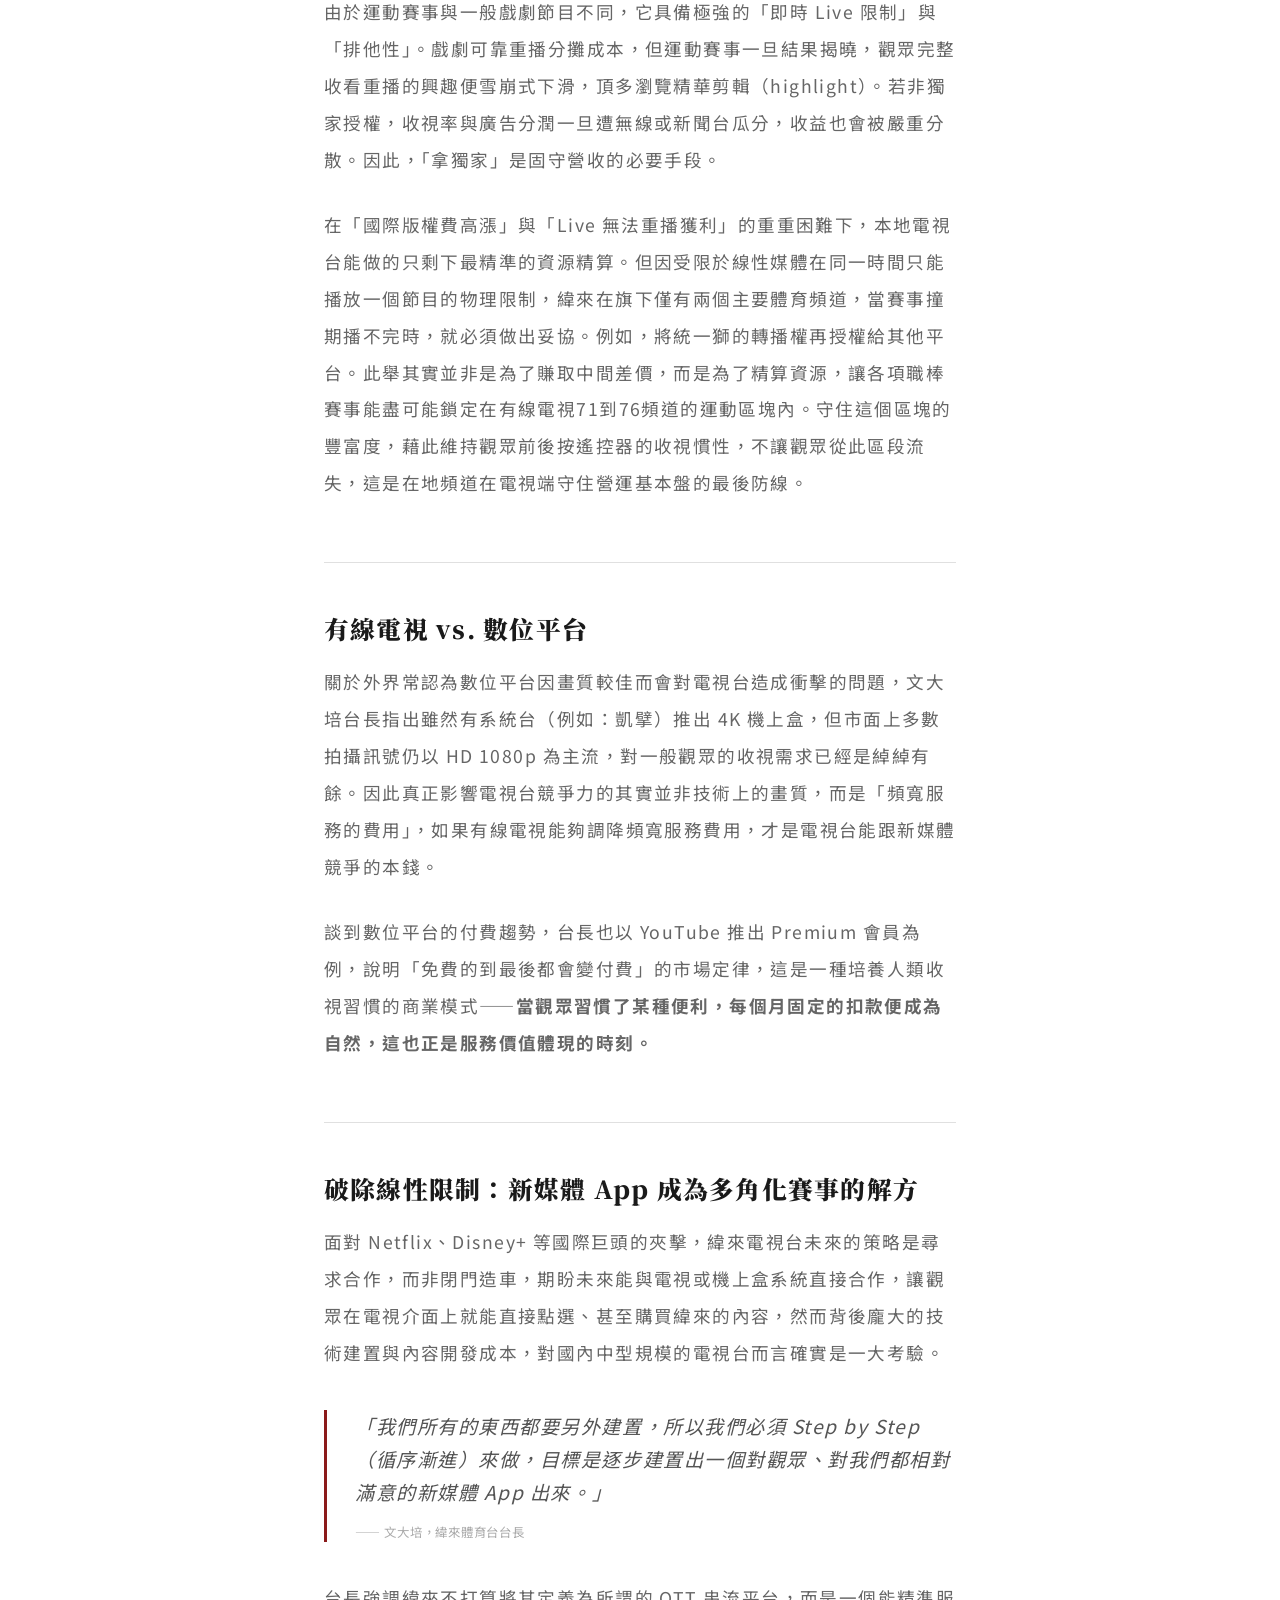
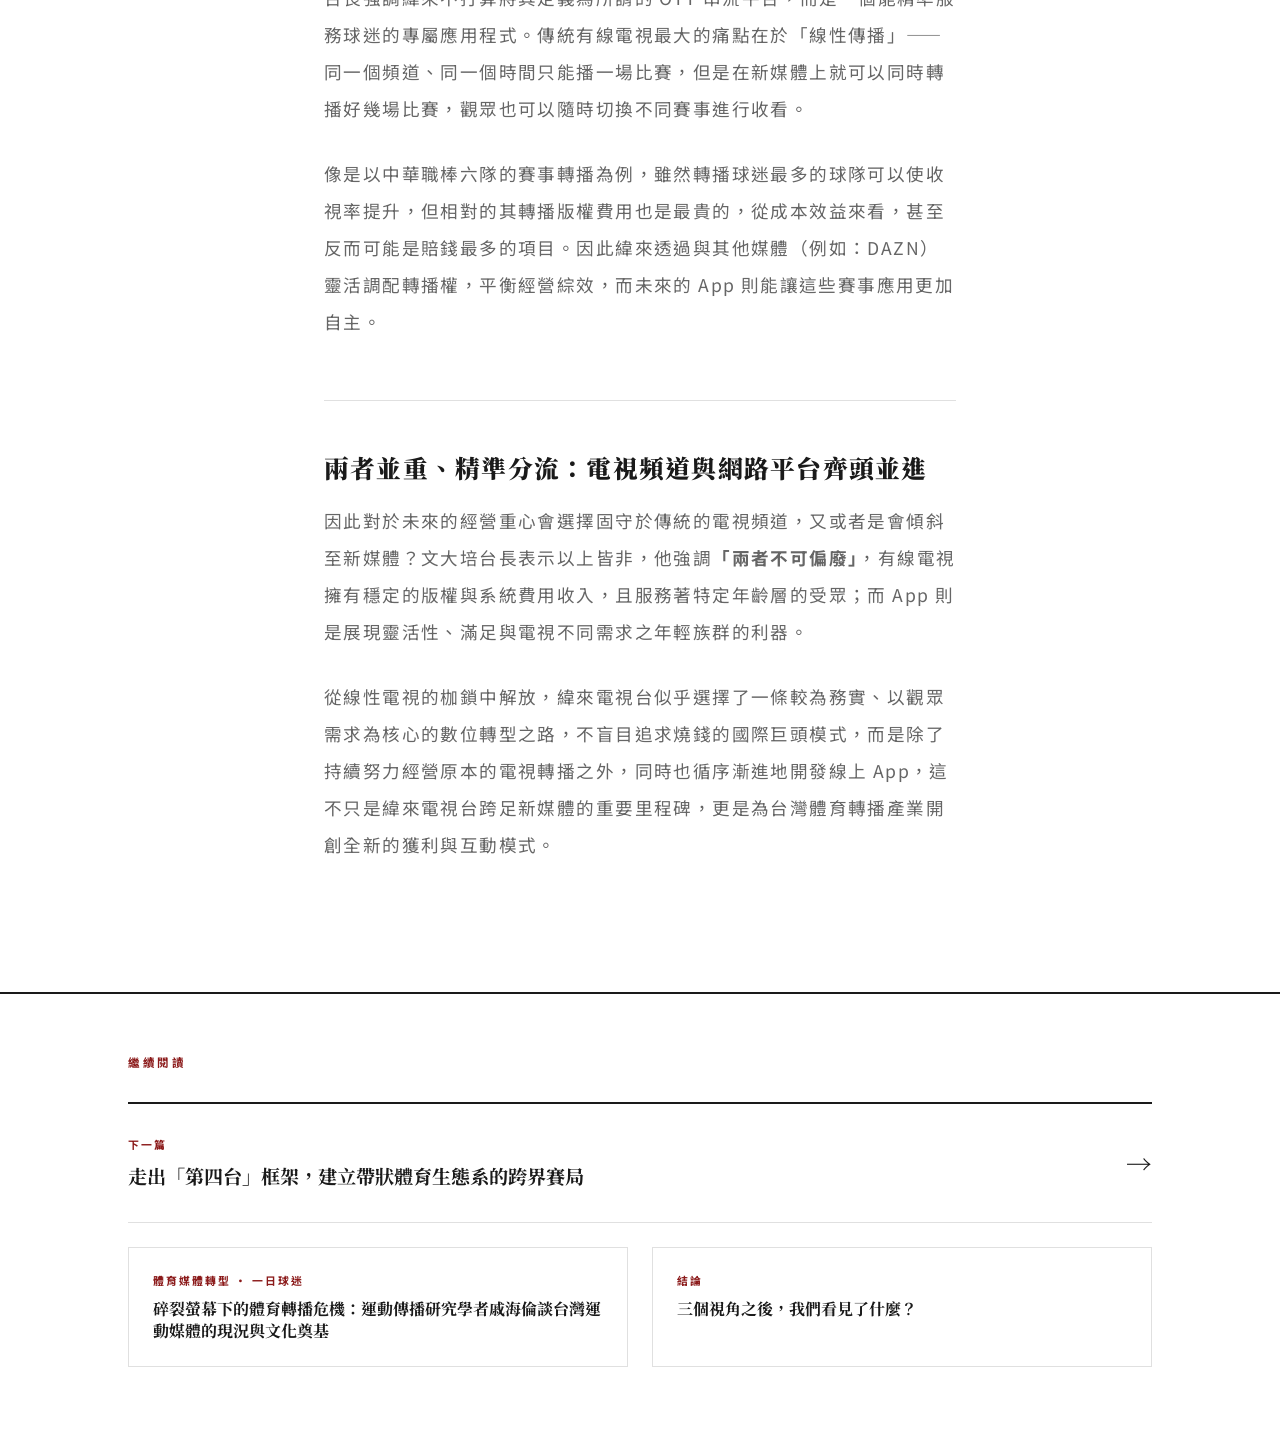
==== commit 9929caea: "style: redesign next-card to minimal border style Co-Authored-By: Claude Sonnet 4.6 <noreply@anthrop" ====
--- a/article1.html
+++ b/article1.html
@@ -181,8 +181,10 @@
   <footer class="article-footer">
     <div class="article-footer__label">繼續閱讀</div>
     <a class="next-card" href="article2.html">
-      <div class="next-card__label">下一篇</div>
-      <div class="next-card__title">走出「第四台」框架，建立帶狀體育生態系的跨界賽局</div>
+      <div class="next-card__body">
+        <div class="next-card__label">下一篇</div>
+        <div class="next-card__title">走出「第四台」框架，建立帶狀體育生態系的跨界賽局</div>
+      </div>
       <span class="next-card__arrow">→</span>
     </a>
     <div class="related-grid" style="margin-top:24px;">
--- a/css/article.css
+++ b/css/article.css
@@ -344,14 +344,19 @@
 
 /* ---- Next article featured card ---- */
 .next-card {
-  display: block;
-  background: var(--dark);
-  padding: 36px 40px;
-  transition: opacity 0.25s;
-  position: relative;
-}
-
-.next-card:hover { opacity: 0.85; }
+  display: flex;
+  align-items: center;
+  justify-content: space-between;
+  gap: 24px;
+  border-top: 2px solid var(--dark);
+  border-bottom: 1px solid var(--border);
+  padding: 32px 0;
+  transition: opacity 0.2s;
+}
+
+.next-card:hover { opacity: 0.6; }
+
+.next-card__body { flex: 1; }
 
 .next-card__label {
   font-family: var(--sans);
@@ -360,23 +365,20 @@
   letter-spacing: 0.18em;
   text-transform: uppercase;
   color: var(--accent);
-  margin-bottom: 12px;
+  margin-bottom: 10px;
 }
 
 .next-card__title {
-  font-size: 1.25rem;
-  font-weight: 700;
-  line-height: 1.4;
-  color: #fff;
+  font-size: 1.2rem;
+  font-weight: 700;
+  line-height: 1.45;
+  color: var(--dark);
 }
 
 .next-card__arrow {
-  position: absolute;
-  right: 40px;
-  top: 50%;
-  transform: translateY(-50%);
-  font-size: 1.5rem;
-  color: rgba(255,255,255,0.4);
+  font-size: 1.6rem;
+  color: var(--dark);
+  flex-shrink: 0;
 }
 
 /* ---- Back to top ---- */
